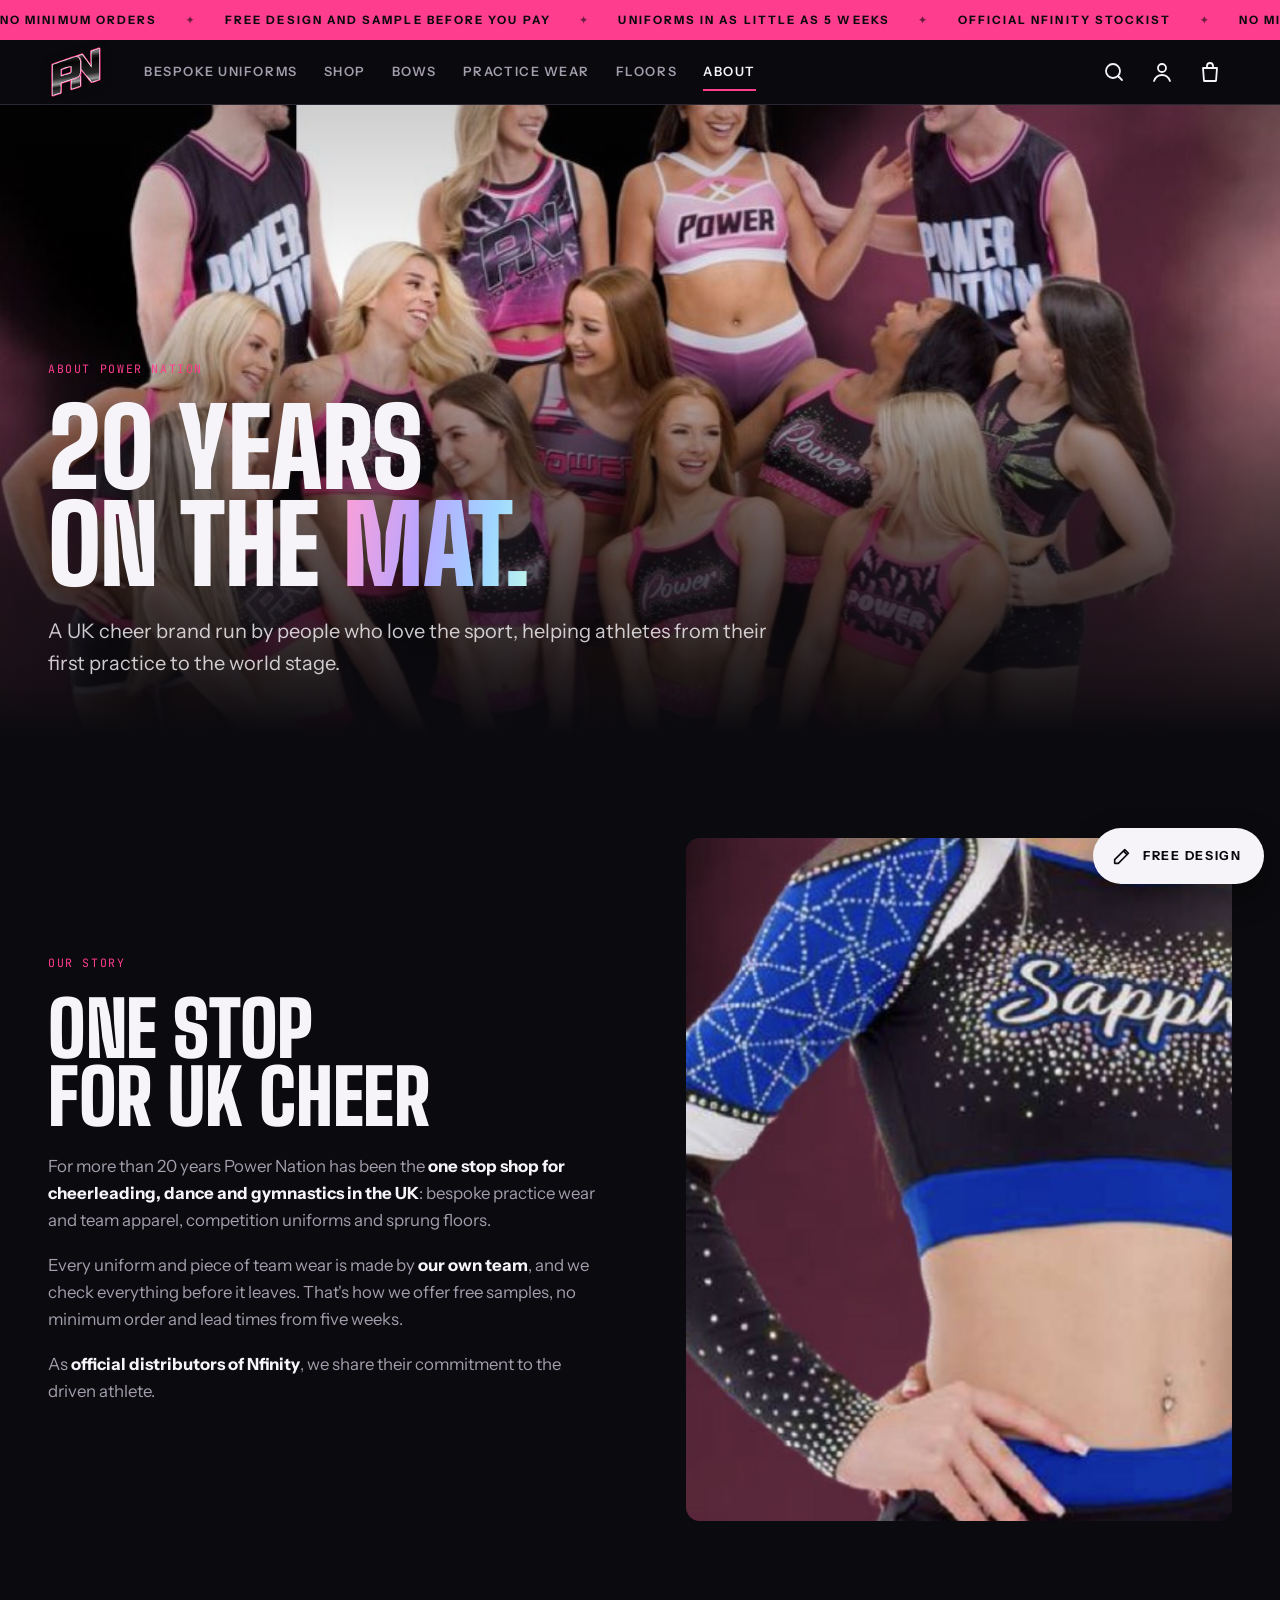
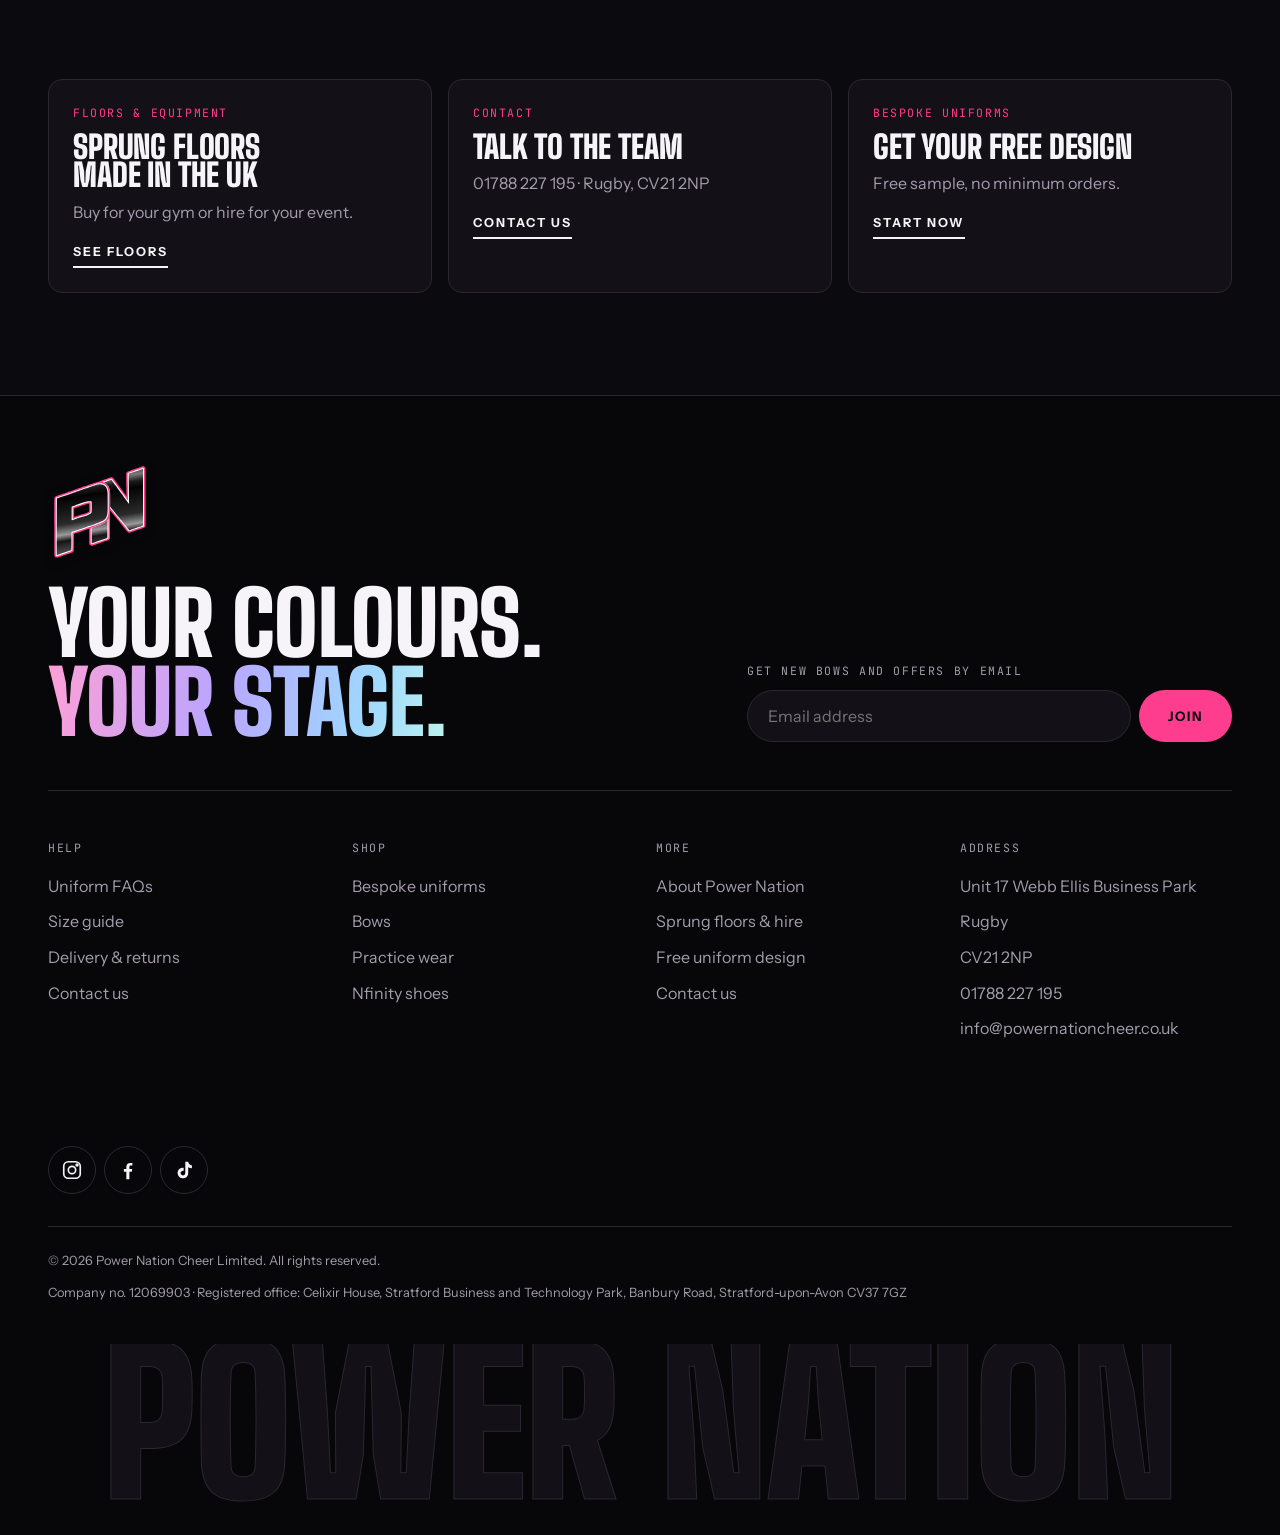
==== about.html @ 598437c2 "Own pages for free design, FAQs, sizes, floors, contact, delivery; seamless marquee; nav underline; " ====
<!doctype html>
<html lang="en-GB">
<head>
  <meta charset="utf-8">
  <meta name="viewport" content="width=device-width, initial-scale=1, viewport-fit=cover">
  <title>About Power Nation | UK Cheer Uniforms, Floors &amp; Floor Hire</title>
  <meta name="description" content="Power Nation has made cheer, dance and gymnastics kit in the UK for over 20 years. Bespoke uniforms, team wear, sprung floors and floor hire. Based in Rugby.">
  <meta name="robots" content="index, follow, max-image-preview:large">
  <link rel="canonical" href="https://powernation-zeta.vercel.app/about.html">
  <meta property="og:type" content="website">
  <meta property="og:site_name" content="Power Nation Cheer">
  <meta property="og:locale" content="en_GB">
  <meta property="og:title" content="About Power Nation | UK Cheer Uniforms, Floors &amp; Floor Hire">
  <meta property="og:description" content="Power Nation has made cheer, dance and gymnastics kit in the UK for over 20 years. Bespoke uniforms, team wear, sprung floors and floor hire. Based in Rugby.">
  <meta property="og:url" content="https://powernation-zeta.vercel.app/about.html">
  <meta property="og:image" content="https://powernation-zeta.vercel.app/images/brand/og-image.jpg">
  <meta property="og:image:width" content="1200">
  <meta property="og:image:height" content="630">
  <meta property="og:image:alt" content="Power Nation: bespoke cheer uniforms. Free design, free sample, no minimum orders.">
  <meta name="twitter:card" content="summary_large_image">
  <meta name="twitter:title" content="About Power Nation | UK Cheer Uniforms, Floors &amp; Floor Hire">
  <meta name="twitter:description" content="Power Nation has made cheer, dance and gymnastics kit in the UK for over 20 years. Bespoke uniforms, team wear, sprung floors and floor hire. Based in Rugby.">
  <meta name="twitter:image" content="https://powernation-zeta.vercel.app/images/brand/og-image.jpg">
  <meta name="theme-color" content="#0b0a0e">
  <link rel="icon" href="favicon.ico" sizes="32x32">
  <link rel="icon" href="images/brand/favicon.svg" type="image/svg+xml">
  <link rel="apple-touch-icon" href="images/brand/apple-touch-icon.png">
  <link rel="manifest" href="site.webmanifest">
  <link rel="preconnect" href="https://fonts.googleapis.com">
  <link rel="preconnect" href="https://fonts.gstatic.com" crossorigin>
  <link rel="stylesheet" href="https://fonts.googleapis.com/css2?family=Big+Shoulders+Display:wght@700;800;900&family=Instrument+Sans:wght@400;500;600;700&family=JetBrains+Mono:wght@400;500&display=swap">
  <link rel="stylesheet" href="assets/css/styles.css">
</head>
<body data-page="about">
  <div data-include="header"></div>

  <main id="main">
    <section class="hero hero--short" aria-labelledby="a-title">
      <div class="media" style="--tint:#6c2fb5" data-note="Your team at HQ: staff group photo in the Rugby unit, or the production floor with uniforms on rails" data-size="2400×1400 landscape">
        <img src="images/team/about-hero.jpg" alt="The Power Nation team at their Rugby headquarters" fetchpriority="high">
      </div>
      <div class="wrap hero__content">
        <span class="label label--pink">About Power Nation</span>
        <h1 id="a-title">20 years<br>on the <span class="ab-text">mat.</span></h1>
        <p class="lede">A UK cheer brand run by people who love the sport, helping athletes from their first practice to the world stage.</p>
      </div>
    </section>

    <section class="section">
      <div class="wrap split">
        <div class="split__copy">
          <span class="label label--pink">Our story</span>
          <h2>One stop for UK cheer</h2>
          <div class="prose">
            <p>For more than 20 years Power Nation has been the <strong>one stop shop for cheerleading, dance and gymnastics in the UK</strong>: bespoke practice wear and team apparel, competition uniforms and sprung floors.</p>
            <p>Every uniform and piece of team wear is made by <strong>our own team</strong>, and we check everything before it leaves. That's how we offer free samples, no minimum order and lead times from five weeks.</p>
            <p>As <strong>official distributors of Nfinity</strong>, we share their commitment to the driven athlete.</p>
          </div>
        </div>
        <div class="media" style="--tint:#ff3d8e;aspect-ratio:4/5;border-radius:var(--radius)" data-note="Production: hands applying rhinestones, or a sewing machinist finishing a uniform" data-size="1600×2000 portrait"><img src="images/team/about-production.jpg" alt="Rhinestones being applied to a uniform by hand" loading="lazy"></div>
      </div>
    </section>


    <section class="section section--flush-top">
      <div class="wrap link-cards">
        <a class="link-card" href="floors.html"><span class="label label--pink">Floors &amp; equipment</span><h2 class="h-small">Sprung floors made in the UK</h2><p>Buy for your gym or hire for your event.</p><span class="link-u">See floors</span></a>
        <a class="link-card" href="contact.html"><span class="label label--pink">Contact</span><h2 class="h-small">Talk to the team</h2><p>01788 227 195 · Rugby, CV21 2NP</p><span class="link-u">Contact us</span></a>
        <a class="link-card" href="design.html"><span class="label label--pink">Bespoke uniforms</span><h2 class="h-small">Get your free design</h2><p>Free sample, no minimum orders.</p><span class="link-u">Start now</span></a>
      </div>
    </section>
  </main>

  <div data-include="footer"></div>
  <script src="assets/js/logo.js"></script>
  <script src="assets/js/products.js"></script>
  <script src="assets/js/main.js"></script>
</body>
</html>
---- assets/css/styles.css ----
/* =========================================================
   POWER NATION — site styles
   Concept: the competition floor after dark. Black arena,
   stage-light pools, one burst of AB-rhinestone shimmer.
   ========================================================= */

:root {
  /* colour */
  --ink: #0b0a0e;        /* page ground: violet-biased black */
  --ink-2: #131117;      /* surfaces */
  --ink-3: #1d1a23;      /* raised surfaces / placeholders */
  --line: #2b2732;       /* hairlines */
  --chalk: #f6f4f8;      /* primary text */
  --mute: #a39dac;       /* secondary text */
  --pink: #ff3d8e;       /* Power pink: the one accent */
  --pink-deep: #c81f68;
  --glass: rgba(236, 234, 240, 0.88); /* light pill buttons over imagery */
  --ab: linear-gradient(100deg, #ff9fd6 0%, #b9a6ff 22%, #9fd7ff 40%, #c9ffe6 56%, #fff0a8 72%, #ffb1c8 88%, #ff9fd6 100%);

  /* type */
  --f-display: "Big Shoulders Display", "Arial Narrow", Impact, sans-serif;
  --f-body: "Instrument Sans", "Helvetica Neue", Arial, system-ui, sans-serif;
  --f-mono: "JetBrains Mono", ui-monospace, "SFMono-Regular", Menlo, monospace;

  --t-hero: clamp(3.4rem, 12vw, 9.5rem);
  --t-h2: clamp(2.4rem, 6.4vw, 4.75rem);
  --t-h3: clamp(1.5rem, 2.6vw, 2rem);
  --t-body: 1rem;
  --t-small: 0.875rem;
  --t-label: 0.72rem;

  /* layout */
  --gutter: clamp(16px, 4vw, 48px);
  --max: 1360px;
  --radius: 14px;
  --radius-pill: 999px;
  --header-h: 64px;

  color-scheme: dark;
}

*, *::before, *::after { box-sizing: border-box; }
html { -webkit-text-size-adjust: 100%; scroll-behavior: smooth; overflow-x: clip; }
@media (prefers-reduced-motion: reduce) {
  html { scroll-behavior: auto; }
  *, *::before, *::after { animation-duration: 0.01ms !important; animation-iteration-count: 1 !important; transition-duration: 0.01ms !important; }
}
body {
  margin: 0;
  background: var(--ink);
  color: var(--chalk);
  font-family: var(--f-body);
  font-size: var(--t-body);
  line-height: 1.6;
  -webkit-font-smoothing: antialiased;
}
img, video { max-width: 100%; display: block; }
a { color: inherit; }
button { font: inherit; color: inherit; }
[hidden] { display: none !important; }
:focus-visible { outline: 2px solid var(--pink); outline-offset: 3px; border-radius: 4px; }
.sr-only { position: absolute; width: 1px; height: 1px; padding: 0; margin: -1px; overflow: hidden; clip: rect(0 0 0 0); white-space: nowrap; border: 0; }
.skip { position: absolute; left: 8px; top: -60px; background: var(--pink); color: var(--ink); padding: 10px 16px; border-radius: 8px; z-index: 100; font-weight: 600; }
.skip:focus { top: 8px; }

/* ---------- type ---------- */
.display, h1, h2, h3 {
  font-family: var(--f-display);
  font-weight: 900;
  text-transform: uppercase;
  letter-spacing: -0.005em;
  line-height: 0.9;
  margin: 0;
  text-wrap: balance;
}
h1 { font-size: var(--t-hero); }
h2 { font-size: var(--t-h2); }
h3 { font-size: var(--t-h3); line-height: 1; }
p { margin: 0; text-wrap: pretty; }
.lede { font-size: clamp(1.05rem, 1.6vw, 1.25rem); color: var(--mute); max-width: 56ch; }
.label {
  font-family: var(--f-mono);
  font-size: var(--t-label);
  letter-spacing: 0.14em;
  text-transform: uppercase;
  color: var(--mute);
}
.label--pink { color: var(--pink); }
.ab-text {
  background: var(--ab);
  background-size: 200% 100%;
  -webkit-background-clip: text;
  background-clip: text;
  color: transparent;
  animation: shimmer 7s linear infinite;
}
@keyframes shimmer { to { background-position: -200% 0; } }

/* ---------- layout ---------- */
.wrap { width: 100%; max-width: var(--max); margin-inline: auto; padding-inline: var(--gutter); }
.section { padding-block: clamp(56px, 8vw, 104px); }
.section--tight { padding-block: clamp(40px, 6vw, 72px); }
.section-head { display: flex; align-items: end; justify-content: space-between; gap: 16px 24px; flex-wrap: wrap; margin-bottom: clamp(24px, 4vw, 40px); }
.section-head > div { display: grid; gap: 12px; min-width: 0; }
.stack { display: grid; gap: 16px; }
.rule { border: 0; border-top: 1px solid var(--line); margin: 0; }

/* ---------- buttons ---------- */
.btn {
  display: inline-flex; align-items: center; justify-content: center; gap: 10px;
  min-height: 52px; padding: 0 28px;
  border-radius: var(--radius-pill);
  border: 1px solid transparent;
  font-family: var(--f-body); font-weight: 700; font-size: 0.82rem;
  letter-spacing: 0.16em; text-transform: uppercase; text-decoration: none;
  cursor: pointer; transition: transform 0.15s ease, background-color 0.2s ease, color 0.2s ease, border-color 0.2s ease;
  white-space: nowrap;
}
.btn:active { transform: scale(0.98); }
.btn--pink { background: var(--pink); color: var(--ink); }
.btn--pink:hover { background: #ff5a9f; }
.btn--glass { background: var(--glass); color: var(--ink); backdrop-filter: blur(8px); }
.btn--glass:hover { background: var(--chalk); }
.btn--line { border-color: rgba(246, 244, 248, 0.4); color: var(--chalk); background: transparent; }
.btn--line:hover { border-color: var(--chalk); background: rgba(246, 244, 248, 0.06); }
.btn--block { width: 100%; }
.btn-row { display: flex; flex-wrap: wrap; gap: 12px; }
.link-u {
  font-weight: 700; font-size: 0.78rem; letter-spacing: 0.16em; text-transform: uppercase;
  text-decoration: none; border-bottom: 2px solid currentColor; padding-bottom: 4px; white-space: nowrap;
}
.link-u:hover { color: var(--pink); }

/* ---------- announcement + header ---------- */
.announce {
  background: var(--pink); color: var(--ink);
  font-weight: 700; font-size: 0.72rem; letter-spacing: 0.18em; text-transform: uppercase;
  text-align: center; padding: 11px var(--gutter);
  overflow: hidden; white-space: nowrap;
}
@keyframes ticker { to { transform: translateX(-50%); } }

.header {
  position: sticky; top: env(safe-area-inset-top, 0px); z-index: 40;
  background: rgba(11, 10, 14, 0.86);
  backdrop-filter: saturate(140%) blur(14px);
  -webkit-backdrop-filter: saturate(140%) blur(14px);
  border-bottom: 1px solid var(--line);
}
.header__inner { display: grid; grid-template-columns: 1fr auto 1fr; align-items: center; height: var(--header-h); gap: 4px; }
@media (max-width: 480px) {
  .header__inner .icon-btn { width: 40px; height: 40px; }
  .header__left, .header__right { gap: 0; }
  .header .logo__word { font-size: 1.35rem; }
}
.header__left, .header__right { display: flex; align-items: center; gap: 4px; }
.header__right { justify-content: flex-end; }
.icon-btn {
  display: inline-grid; place-items: center; width: 44px; height: 44px; border-radius: 50%;
  background: none; border: 0; cursor: pointer; position: relative; text-decoration: none;
}
.icon-btn:hover { background: var(--ink-3); }
.icon-btn svg { width: 24px; height: 24px; }
.bag-count {
  position: absolute; top: 4px; right: 2px; min-width: 18px; height: 18px; padding: 0 5px;
  border-radius: 9px; background: var(--pink); color: var(--ink);
  font-size: 0.68rem; font-weight: 800; line-height: 18px; text-align: center;
}
.logo { display: inline-flex; align-items: center; gap: 10px; text-decoration: none; }
.logo img { height: 34px; width: auto; }
.logo__word { font-family: var(--f-display); font-weight: 900; font-size: 1.7rem; letter-spacing: 0.04em; line-height: 1; text-transform: uppercase; }
.logo__word b { color: var(--pink); font-weight: 900; }
.nav-desktop { display: none; gap: 26px; }
.nav-desktop a { text-decoration: none; font-size: 0.8rem; font-weight: 600; letter-spacing: 0.12em; text-transform: uppercase; color: var(--mute); padding-block: 8px; }
.nav-desktop a:hover, .nav-desktop a[aria-current="page"] { color: var(--chalk); }
.nav-desktop a[aria-current="page"] { box-shadow: inset 0 -2px 0 var(--pink); }
@media (min-width: 1080px) {
  .header__inner { grid-template-columns: auto 1fr auto; gap: 40px; }
  .header__left .menu-btn { display: none; }
  .nav-desktop { display: flex; }
  .header__center { order: -1; }
}

/* ---------- drawers (menu + bag) ---------- */
.scrim { position: fixed; inset: 0; background: rgba(0, 0, 0, 0.6); z-index: 60; opacity: 0; pointer-events: none; transition: opacity 0.25s ease; }
.scrim.is-open { opacity: 1; pointer-events: auto; }
.drawer {
  position: fixed; top: 0; bottom: 0; z-index: 70; width: min(440px, 100%);
  background: var(--ink-2); display: flex; flex-direction: column;
  padding-top: env(safe-area-inset-top, 0px); padding-bottom: env(safe-area-inset-bottom, 0px);
  transition: transform 0.3s cubic-bezier(0.2, 0.8, 0.2, 1);
  visibility: hidden;
}
.drawer.is-open { transform: translateX(0); visibility: visible; }
.drawer--left { left: 0; transform: translateX(-100%); border-right: 1px solid var(--line); }
.drawer--right { right: 0; transform: translateX(100%); border-left: 1px solid var(--line); }
.drawer__head { display: flex; align-items: center; justify-content: space-between; padding: 12px 16px 12px 24px; border-bottom: 1px solid var(--line); }
.drawer__head h2 { font-size: 1.8rem; }
.drawer__body { flex: 1; overflow-y: auto; padding: 24px; }
.drawer__foot { padding: 20px 24px; border-top: 1px solid var(--line); display: grid; gap: 14px; }
.menu-list { list-style: none; margin: 0; padding: 0; display: grid; }
.menu-list a { display: flex; justify-content: space-between; align-items: center; padding: 14px 0; border-bottom: 1px solid var(--line); text-decoration: none; font-family: var(--f-display); font-weight: 800; font-size: 2rem; text-transform: uppercase; line-height: 1; }
.menu-list a span { font-family: var(--f-mono); font-size: var(--t-label); color: var(--pink); letter-spacing: 0.1em; }
.menu-list a:hover { color: var(--pink); }
.menu-contact { margin-top: 28px; display: grid; gap: 6px; color: var(--mute); font-size: var(--t-small); }

/* bag */
.ship-meter { display: grid; gap: 8px; font-size: var(--t-small); }
.ship-meter__bar { height: 6px; border-radius: 3px; background: var(--ink-3); overflow: hidden; }
.ship-meter__fill { height: 100%; background: var(--pink); width: 0; transition: width 0.4s ease; }
.bag-items { list-style: none; margin: 20px 0 0; padding: 0; display: grid; gap: 18px; }
.bag-item { display: grid; grid-template-columns: 76px 1fr auto; gap: 14px; align-items: start; }
.bag-item .media { aspect-ratio: 4 / 5; border-radius: 10px; }
.bag-item__name { font-weight: 700; font-size: 0.95rem; line-height: 1.3; }
.bag-item__meta { color: var(--mute); font-size: 0.8rem; }
.qty { display: inline-flex; align-items: center; border: 1px solid var(--line); border-radius: var(--radius-pill); margin-top: 8px; }
.qty button { width: 40px; height: 40px; background: none; border: 0; cursor: pointer; font-size: 1rem; }
.qty span { min-width: 22px; text-align: center; font-size: 0.85rem; font-variant-numeric: tabular-nums; }
.bag-item__price { font-weight: 700; font-variant-numeric: tabular-nums; }
.bag-empty { text-align: center; padding: 40px 0; display: grid; gap: 18px; justify-items: center; color: var(--mute); }
.bag-total { display: flex; justify-content: space-between; font-weight: 700; font-size: 1.05rem; font-variant-numeric: tabular-nums; }
.bag-upsell { margin-top: 28px; padding: 18px; border-radius: var(--radius); background: var(--ink-3); display: grid; gap: 10px; }

/* ---------- media placeholders ---------- */
/* Every image sits in .media. If the file is missing, the labelled
   placeholder underneath shows instead. Drop files into /images using
   the path shown on each placeholder and they appear automatically. */
.media {
  position: relative; overflow: hidden; background-color: var(--ink-3);
  max-width: 100%;
  --tint: #2a2531;
}
.media > img, .media > video { position: absolute; inset: 0; width: 100%; height: 100%; object-fit: cover; }
.media.is-missing > img, .media.is-missing > video { display: none; }
.media__ph {
  position: absolute; inset: 0; display: none; padding: 14px;
  align-content: end; gap: 4px;
  background:
    radial-gradient(120% 80% at 30% 10%, color-mix(in srgb, var(--tint) 70%, transparent), transparent 70%),
    repeating-linear-gradient(135deg, rgba(255, 255, 255, 0.025) 0 2px, transparent 2px 12px),
    var(--ink-3);
}
.media.is-missing .media__ph { display: grid; }
.media__ph b { font-family: var(--f-mono); font-size: 0.66rem; font-weight: 500; letter-spacing: 0.08em; color: var(--pink); text-transform: uppercase; }
.media__ph span { font-size: 0.78rem; line-height: 1.35; color: rgba(246, 244, 248, 0.72); max-width: 34ch; }
.media__ph i { font-style: normal; font-family: var(--f-mono); font-size: 0.62rem; color: rgba(246, 244, 248, 0.45); }
.media--light .media__ph b { color: var(--ink); }
.media--light .media__ph span, .media--light .media__ph i { color: rgba(11, 10, 14, 0.7); }
.media--hide-ph .media__ph span, .media--hide-ph .media__ph i { display: none; }

/* ---------- hero ---------- */
.hero { position: relative; min-height: min(88svh, 860px); display: grid; align-items: end; isolation: isolate; }
.hero > .media { position: absolute; inset: 0; z-index: -2; }
.hero::after {
  content: ""; position: absolute; inset: 0; z-index: -1;
  background:
    linear-gradient(180deg, rgba(11, 10, 14, 0.2) 0%, rgba(11, 10, 14, 0) 30%, rgba(11, 10, 14, 0.55) 62%, var(--ink) 100%);
}
.hero .media__ph { align-content: start; padding-top: 24px; }
.hero__content { display: grid; gap: 22px; padding-block: 140px 56px; }
.hero__content h1 { max-width: 12ch; }
.hero__content .lede { color: rgba(246, 244, 248, 0.82); }
.hero--short { min-height: min(70svh, 640px); }
.hero--short h1 { font-size: clamp(3rem, 8.4vw, 6.75rem); max-width: 14ch; }

/* proof strip */
.proof { border-block: 1px solid var(--line); background: var(--ink-2); }
.proof__list { list-style: none; margin-block: 0; padding-block: 0; display: grid; grid-template-columns: repeat(2, 1fr); }
.proof__list li:first-child { padding-left: 0; }
@media (max-width: 899px) { .proof__list li:nth-child(odd) { padding-left: 0; } }
.proof__list li { padding: 22px 16px; display: grid; gap: 4px; border-right: 1px solid var(--line); border-bottom: 1px solid var(--line); }
.proof__list li:nth-child(2n) { border-right: 0; }
.proof__list strong { font-family: var(--f-display); font-weight: 900; font-size: clamp(1.8rem, 3.4vw, 2.6rem); line-height: 1; text-transform: uppercase; }
.proof__list span { color: var(--mute); font-size: 0.82rem; line-height: 1.35; }
@media (min-width: 900px) {
  .proof__list { grid-template-columns: repeat(5, 1fr); }
  .proof__list li { border-bottom: 0; padding: 28px 24px; }
  .proof__list li:nth-child(2n) { border-right: 1px solid var(--line); }
  .proof__list li:last-child { border-right: 0; }
}
@media (max-width: 899px) { .proof__list li:last-child { grid-column: 1 / -1; border-right: 0; border-bottom: 0; } }

/* ---------- toggle (segmented) ---------- */
.seg { display: inline-flex; padding: 5px; border: 1.5px solid var(--chalk); border-radius: var(--radius-pill); gap: 4px; }
.seg button {
  border: 0; background: none; cursor: pointer; border-radius: var(--radius-pill);
  padding: 10px 22px; font-weight: 800; font-size: 0.82rem; letter-spacing: 0.08em; text-transform: uppercase;
}
.seg button[aria-pressed="true"] { background: var(--chalk); color: var(--ink); }

/* ---------- rails (horizontal carousels) ---------- */
.rail-wrap { position: relative; }
.rail {
  display: grid; grid-auto-flow: column; grid-auto-columns: 74%; gap: 16px;
  overflow-x: auto; scroll-snap-type: x mandatory; overscroll-behavior-x: contain;
  --rail-pad: max(var(--gutter), calc((100% - var(--max)) / 2 + var(--gutter)));
  padding-inline: var(--rail-pad); scroll-padding-inline: var(--rail-pad);
  scrollbar-width: none;
}
.rail::-webkit-scrollbar { display: none; }
.rail > * { scroll-snap-align: start; min-width: 0; }
@media (min-width: 640px) { .rail { grid-auto-columns: 42%; } }
@media (min-width: 1000px) { .rail { grid-auto-columns: calc((100% - 2 * var(--gutter) - 48px) / 4); gap: 16px; } }
.rail-btns { display: none; gap: 8px; }
@media (min-width: 1000px) { .rail-btns { display: flex; } }
.rail-btn { width: 48px; height: 48px; border-radius: 50%; border: 1px solid var(--line); background: var(--ink-2); cursor: pointer; display: grid; place-items: center; }
.rail-btn:hover { border-color: var(--chalk); }
.rail-btn svg { width: 20px; height: 20px; }

/* ---------- product card ---------- */
.card { display: grid; gap: 10px; text-decoration: none; position: relative; }
.card .media { aspect-ratio: 4 / 5; border-radius: var(--radius); }
.card .media > img { transition: transform 0.6s ease; }
.card:hover .media > img { transform: scale(1.04); }
.card__badge {
  position: absolute; left: 12px; bottom: 12px; z-index: 2;
  background: var(--chalk); color: var(--ink); border-radius: 6px;
  font-size: 0.66rem; font-weight: 700; letter-spacing: 0.16em; text-transform: uppercase; padding: 6px 10px;
}
.card__badge--pink { background: var(--pink); }
.card__fab {
  position: absolute; z-index: 2; width: 44px; height: 44px; border-radius: 50%;
  background: var(--chalk); color: var(--ink); border: 0; cursor: pointer;
  display: grid; place-items: center; box-shadow: 0 4px 14px rgba(0, 0, 0, 0.25);
}
.card__fab svg { width: 20px; height: 20px; }
.card__fab--add { right: 12px; bottom: 12px; }
.card__fab--fav { right: 12px; top: 12px; }
.card__fab--fav[aria-pressed="true"] { color: var(--pink); }
.card__fab--fav[aria-pressed="true"] svg { fill: currentColor; }
.card__fab:hover { background: var(--pink); color: var(--ink); }
.swatches { display: flex; gap: 6px; flex-wrap: wrap; }
.swatch { width: 22px; height: 22px; border-radius: 5px; border: 1px solid rgba(255, 255, 255, 0.18); background: var(--c, #555); }
.swatch--more { width: auto; padding: 0 6px; font-size: 0.7rem; line-height: 20px; color: var(--mute); background: none; }
a.card__name { text-decoration: none; }
a.card__name:hover { color: var(--pink); }
.card__name { font-family: var(--f-display); font-weight: 800; font-size: 1.35rem; line-height: 1; text-transform: uppercase; letter-spacing: 0.01em; }
.card__sub { color: var(--mute); font-size: 0.86rem; line-height: 1.4; }
.card__price { font-weight: 700; font-variant-numeric: tabular-nums; letter-spacing: 0.02em; }
.card__price s { color: var(--mute); font-weight: 400; margin-left: 6px; }

/* tiles (category / colour) */
.tile { display: grid; gap: 12px; text-decoration: none; text-align: center; }
.tile .media { aspect-ratio: 4 / 5; border-radius: var(--radius); }
.tile__name { font-family: var(--f-display); font-weight: 900; font-size: 1.6rem; text-transform: uppercase; line-height: 1; }
.tile__sub { color: var(--mute); font-size: 0.9rem; margin-top: -4px; }
.tile:hover .tile__name { color: var(--pink); }
.tile--colour .media { aspect-ratio: 3 / 4; }
.tile--colour .media::after {
  content: ""; position: absolute; left: 12px; top: 12px; width: 26px; height: 26px; border-radius: 50%;
  background: var(--c); border: 2px solid rgba(255, 255, 255, 0.8); z-index: 2;
}

/* ---------- feature band (full-bleed image with copy) ---------- */
.band { position: relative; min-height: min(92svh, 900px); display: grid; align-items: end; isolation: isolate; }
.band > .media { position: absolute; inset: 0; z-index: -2; }
.band::after { content: ""; position: absolute; inset: 0; z-index: -1; background: linear-gradient(180deg, transparent 35%, rgba(11, 10, 14, 0.88) 100%); }
.band .media__ph { align-content: start; padding-top: 24px; }
.band__content { display: grid; gap: 18px; padding-block: 56px; justify-items: end; text-align: right; }
.band__content--left { justify-items: start; text-align: left; }
.band__content p { max-width: 46ch; color: rgba(246, 244, 248, 0.85); font-size: 1.1rem; }

/* ---------- bespoke split ---------- */
.split { display: grid; gap: clamp(32px, 5vw, 72px); align-items: center; }
@media (min-width: 960px) { .split { grid-template-columns: 1.05fr 1fr; } .split--rev > :first-child { order: 2; } }
.split .media { aspect-ratio: 4 / 5; border-radius: var(--radius); }
.split__copy { display: grid; gap: 22px; min-width: 0; }

.steps { list-style: none; margin: 0; padding: 0; display: grid; gap: 0; counter-reset: step; }
.steps li { display: grid; grid-template-columns: 56px 1fr; gap: 16px; padding: 18px 0; border-top: 1px solid var(--line); counter-increment: step; }
.steps li:last-child { border-bottom: 1px solid var(--line); }
.steps li::before { content: counter(step, decimal-leading-zero); font-family: var(--f-display); font-weight: 900; font-size: 2rem; line-height: 1; color: var(--pink); }
.steps strong { display: block; font-size: 1.05rem; margin-bottom: 2px; }
.steps span { color: var(--mute); font-size: 0.94rem; }
.steps em { font-style: normal; font-family: var(--f-mono); font-size: 0.7rem; letter-spacing: 0.1em; text-transform: uppercase; color: var(--chalk); background: var(--ink-3); padding: 2px 8px; border-radius: 4px; margin-left: 6px; white-space: nowrap; }

/* ---------- tiers ---------- */
.tiers { display: grid; gap: 16px; }
@media (min-width: 960px) { .tiers { grid-template-columns: repeat(3, 1fr); align-items: stretch; } }
.tier { position: relative; border: 1px solid var(--line); border-radius: var(--radius); background: var(--ink-2); display: grid; grid-template-rows: auto auto 1fr auto; overflow: hidden; }
.tier .media { aspect-ratio: 16 / 10; }
.tier__head { padding: 24px 24px 8px; display: grid; gap: 8px; }
.tier__price { font-family: var(--f-display); font-weight: 900; font-size: 3rem; line-height: 1; }
.tier__price small { font-family: var(--f-body); font-size: 0.85rem; font-weight: 500; color: var(--mute); margin-left: 4px; }
.tier ul { list-style: none; margin: 0; padding: 12px 24px 24px; display: grid; gap: 10px; align-content: start; font-size: 0.94rem; }
.tier li { display: grid; grid-template-columns: 18px 1fr; gap: 10px; color: var(--mute); }
.tier li::before { content: ""; width: 14px; height: 14px; margin-top: 5px; border-radius: 50%; border: 2px solid var(--pink); }
.tier li b { color: var(--chalk); font-weight: 600; }
.tier__foot { padding: 0 24px 24px; }
.tier--hot { border-color: var(--pink); box-shadow: 0 0 0 1px var(--pink), 0 30px 80px -30px rgba(255, 61, 142, 0.45); }
.tier__flag { position: absolute; top: 14px; left: 14px; z-index: 2; justify-self: start; background: var(--pink); color: var(--ink); font-weight: 800; font-size: 0.68rem; letter-spacing: 0.16em; text-transform: uppercase; padding: 5px 10px; border-radius: 6px; }

/* ---------- upgrades menu ---------- */
.upgrades { display: grid; gap: 1px; background: var(--line); border: 1px solid var(--line); border-radius: var(--radius); overflow: hidden; }
@media (min-width: 720px) { .upgrades { grid-template-columns: repeat(2, 1fr); } }
@media (min-width: 1100px) { .upgrades { grid-template-columns: repeat(3, 1fr); } }
.upgrade { background: var(--ink-2); padding: 22px; display: grid; grid-template-columns: 84px 1fr; gap: 16px; align-items: start; }
.upgrade .media { aspect-ratio: 1; border-radius: 10px; }
.upgrade h3 { font-size: 1.35rem; margin-bottom: 6px; }
.upgrade p { color: var(--mute); font-size: 0.9rem; line-height: 1.5; }
.upgrade .label { display: block; margin-top: 8px; color: var(--chalk); }

/* ---------- offer stack ---------- */
.offer { border-radius: calc(var(--radius) + 6px); padding: clamp(24px, 4vw, 56px); background: radial-gradient(90% 120% at 100% 0%, rgba(255, 61, 142, 0.22), transparent 60%), var(--ink-2); border: 1px solid var(--line); display: grid; gap: 28px; }
@media (min-width: 1000px) { .offer { grid-template-columns: 1fr 1.1fr; align-items: start; gap: 56px; } }
.offer__list { list-style: none; margin: 0; padding: 0; display: grid; }
.offer__list li { display: grid; grid-template-columns: 1fr auto; gap: 4px 16px; padding: 16px 0; border-bottom: 1px dashed var(--line); }
.offer__list li:first-child { border-top: 1px dashed var(--line); }
.offer__list b { font-weight: 700; }
.offer__list span { color: var(--mute); font-size: 0.88rem; grid-column: 1; }
.offer__list em { font-style: normal; font-family: var(--f-mono); font-size: 0.78rem; color: var(--mute); grid-row: 1; grid-column: 2; text-align: right; font-variant-numeric: tabular-nums; }
.offer__list .free { color: var(--pink); font-weight: 500; }
.offer__list s { color: var(--mute); opacity: 0.7; margin-right: 6px; }
.offer__total { display: flex; justify-content: space-between; align-items: baseline; padding-top: 16px; gap: 16px; flex-wrap: wrap; }
.offer__total strong { font-family: var(--f-display); font-size: 2.4rem; font-weight: 900; line-height: 1; }
.guarantee { display: grid; grid-template-columns: 64px 1fr; gap: 16px; align-items: center; padding: 18px; border-radius: var(--radius); border: 1px solid rgba(255, 61, 142, 0.4); background: rgba(255, 61, 142, 0.06); }
.guarantee svg { width: 64px; height: 64px; color: var(--pink); }
.guarantee strong { display: block; font-family: var(--f-display); font-weight: 900; font-size: 1.5rem; text-transform: uppercase; line-height: 1; margin-bottom: 4px; }
.guarantee p { color: var(--mute); font-size: 0.9rem; }

/* ---------- quotes / teams ---------- */
.quotes { display: grid; gap: 16px; }
@media (min-width: 900px) { .quotes { grid-template-columns: repeat(3, 1fr); } }
.quote { margin: 0; border: 1px solid var(--line); border-radius: var(--radius); padding: 24px; display: grid; gap: 18px; align-content: space-between; background: var(--ink-2); }
.quote blockquote { margin: 0; font-size: 1.08rem; line-height: 1.5; }
.quote blockquote.is-placeholder { color: var(--mute); font-style: italic; }
.quote figcaption { display: grid; grid-template-columns: 48px 1fr; gap: 12px; align-items: center; font-size: 0.88rem; }
.quote figcaption .media { width: 48px; height: 48px; border-radius: 50%; }
.quote figcaption .media .media__ph { padding: 0; }
.quote figcaption strong { display: block; }
.quote figcaption span { color: var(--mute); }
.logos { display: grid; grid-template-columns: repeat(3, 1fr); gap: 1px; background: var(--line); border: 1px solid var(--line); border-radius: var(--radius); overflow: hidden; }
@media (min-width: 900px) { .logos { grid-template-columns: repeat(6, 1fr); } }
.logos .media { aspect-ratio: 3 / 2; background: var(--ink-2); }
.logos .media__ph { background: var(--ink-2); align-content: center; justify-items: center; text-align: center; }

/* ---------- gallery grid ---------- */
.gallery { display: grid; gap: 8px; grid-template-columns: repeat(2, 1fr); }
.gallery .media { border-radius: 10px; aspect-ratio: 1; }
.gallery .media:nth-child(1) { grid-column: span 2; aspect-ratio: 2 / 1; }
@media (min-width: 900px) {
  .gallery { grid-template-columns: repeat(4, 1fr); grid-auto-rows: 1fr; }
  .gallery .media:nth-child(1) { grid-column: span 2; grid-row: span 2; aspect-ratio: auto; }
}

/* ---------- accordion / FAQ ---------- */
.acc { border-top: 1px solid var(--line); }
.acc details { border-bottom: 1px solid var(--line); }
.acc summary { list-style: none; cursor: pointer; display: flex; justify-content: space-between; align-items: center; gap: 16px; padding: 22px 0; font-size: 1.1rem; font-weight: 600; }
.acc summary::-webkit-details-marker { display: none; }
.acc summary::after { content: ""; width: 18px; height: 18px; flex: none; background: linear-gradient(currentColor, currentColor) center / 100% 2px no-repeat, linear-gradient(currentColor, currentColor) center / 2px 100% no-repeat; transition: transform 0.2s ease; }
.acc details[open] summary::after { transform: rotate(45deg); }
.acc .acc__body { padding: 0 0 22px; color: var(--mute); max-width: 70ch; display: grid; gap: 10px; }
.acc .acc__body a { color: var(--chalk); }

/* ---------- forms ---------- */
.form { display: grid; gap: 14px; }
.form__row { display: grid; gap: 14px; }
@media (min-width: 640px) { .form__row--2 { grid-template-columns: 1fr 1fr; } }
.field { display: grid; gap: 6px; min-width: 0; }
.field label, .field legend { font-size: 0.78rem; font-weight: 600; letter-spacing: 0.1em; text-transform: uppercase; color: var(--mute); padding: 0; }
.field input, .field select, .field textarea {
  width: 100%; min-height: 50px; padding: 12px 16px; border-radius: 10px;
  border: 1px solid var(--line); background: var(--ink); color: var(--chalk); font: inherit;
}
.field textarea { min-height: 120px; resize: vertical; }
.field input:focus, .field select:focus, .field textarea:focus { outline: none; border-color: var(--pink); box-shadow: 0 0 0 3px rgba(255, 61, 142, 0.25); }
.field fieldset { border: 0; margin: 0; padding: 0; display: grid; gap: 8px; }
.chips { display: flex; flex-wrap: wrap; gap: 8px; }
.chip { position: relative; }
.chip input { position: absolute; opacity: 0; inset: 0; cursor: pointer; }
.chip span { display: inline-flex; align-items: center; gap: 8px; min-height: 40px; padding: 0 16px; border-radius: var(--radius-pill); border: 1px solid var(--line); font-size: 0.86rem; font-weight: 600; }
.chip input:checked + span { border-color: var(--pink); background: rgba(255, 61, 142, 0.12); }
.chip input:focus-visible + span { outline: 2px solid var(--pink); outline-offset: 2px; }
.form__note { font-size: 0.8rem; color: var(--mute); }
.form-success { border: 1px solid var(--pink); background: rgba(255, 61, 142, 0.08); border-radius: var(--radius); padding: 24px; display: grid; gap: 8px; }
.form-success h3 { font-size: 1.8rem; }

/* ---------- shop page ---------- */
.shop-top { padding-block: 40px 24px; display: grid; gap: 16px; }
.shop-layout { display: grid; gap: 28px; padding-bottom: 96px; }
@media (min-width: 1000px) { .shop-layout { grid-template-columns: 260px 1fr; gap: 48px; align-items: start; } }
.filters { display: grid; gap: 28px; }
@media (min-width: 1000px) { .filters { position: sticky; top: calc(var(--header-h) + 24px); } }
.filters h2 { font-size: 1.15rem; letter-spacing: 0.04em; margin-bottom: 12px; }
.filter-cats { list-style: none; margin: 0; padding: 0; display: flex; gap: 8px; flex-wrap: wrap; }
@media (min-width: 1000px) { .filter-cats { display: grid; gap: 2px; } }
.filter-cats button {
  background: none; border: 1px solid var(--line); border-radius: var(--radius-pill); cursor: pointer;
  padding: 9px 16px; font-size: 0.86rem; font-weight: 600; display: flex; justify-content: space-between; gap: 12px; width: 100%; text-align: left;
}
@media (min-width: 1000px) { .filter-cats button { border: 0; border-radius: 8px; padding: 10px 12px; } .filter-cats button:hover { background: var(--ink-2); } }
.filter-cats button[aria-pressed="true"] { background: var(--chalk); color: var(--ink); border-color: var(--chalk); }
.filter-cats button span { color: var(--mute); font-variant-numeric: tabular-nums; font-weight: 500; }
.filter-cats button[aria-pressed="true"] span { color: var(--ink); opacity: 0.6; }
.filter-colours { display: grid; grid-template-columns: repeat(auto-fill, minmax(44px, 1fr)); gap: 10px; }
.colour-btn { display: grid; justify-items: center; gap: 4px; background: none; border: 0; cursor: pointer; padding: 0; font-size: 0.66rem; color: var(--mute); }
.colour-btn i { width: 36px; height: 36px; border-radius: 50%; background: var(--c); border: 1px solid rgba(255, 255, 255, 0.2); box-shadow: 0 0 0 2px var(--ink), 0 0 0 3px transparent; transition: box-shadow 0.15s ease; }
.colour-btn[aria-pressed="true"] i { box-shadow: 0 0 0 3px var(--ink), 0 0 0 5px var(--pink); }
.colour-btn[aria-pressed="true"] { color: var(--chalk); }
.toolbar { display: flex; justify-content: space-between; align-items: center; gap: 12px; flex-wrap: wrap; margin-bottom: 20px; }
.toolbar__count { color: var(--mute); font-size: var(--t-small); }
.toolbar select { min-height: 42px; border-radius: var(--radius-pill); background: var(--ink-2); border: 1px solid var(--line); color: var(--chalk); padding: 0 36px 0 16px; font: inherit; font-size: 0.86rem; }
.active-filters { display: flex; gap: 8px; flex-wrap: wrap; }
.active-filters button { display: inline-flex; gap: 8px; align-items: center; border: 0; background: var(--ink-3); border-radius: var(--radius-pill); padding: 7px 12px; font-size: 0.8rem; cursor: pointer; }
.grid { display: grid; grid-template-columns: repeat(2, minmax(0, 1fr)); gap: 28px 14px; }
@media (min-width: 760px) { .grid { grid-template-columns: repeat(3, minmax(0, 1fr)); gap: 40px 20px; } }
.grid .card__name { font-size: 1.15rem; }
@media (min-width: 760px) { .grid .card__name { font-size: 1.3rem; } }
.grid-empty { grid-column: 1 / -1; text-align: center; padding: 64px 16px; border: 1px dashed var(--line); border-radius: var(--radius); display: grid; gap: 14px; justify-items: center; }
.bespoke-inline { grid-column: 1 / -1; border-radius: var(--radius); overflow: hidden; display: grid; background: var(--pink); color: var(--ink); }
@media (min-width: 760px) { .bespoke-inline { grid-template-columns: 1fr 1fr; } }
.bespoke-inline .media { min-height: 220px; }
.bespoke-inline__copy { padding: clamp(24px, 4vw, 40px); display: grid; gap: 14px; align-content: center; }
.bespoke-inline__copy h3 { font-size: clamp(2rem, 4vw, 3rem); }
.bespoke-inline__copy .btn { justify-self: start; background: var(--ink); color: var(--chalk); }

/* ---------- product page ---------- */
.pdp { display: grid; gap: 32px; padding-block: 24px 96px; }
@media (min-width: 1000px) { .pdp { grid-template-columns: 1.2fr 1fr; gap: 56px; align-items: start; } }
.pdp__gallery { display: grid; gap: 8px; grid-template-columns: repeat(2, 1fr); }
.pdp__gallery .media { aspect-ratio: 4 / 5; border-radius: 10px; }
.pdp__gallery .media:first-child { grid-column: span 2; }
@media (max-width: 999px) {
  .pdp__gallery { grid-auto-flow: column; grid-auto-columns: 88%; grid-template-columns: none; overflow-x: auto; scroll-snap-type: x mandatory; margin-inline: calc(var(--gutter) * -1); padding-inline: var(--gutter); scrollbar-width: none; }
  .pdp__gallery .media { scroll-snap-align: start; }
  .pdp__gallery .media:first-child { grid-column: auto; }
}
.pdp__info { display: grid; gap: 22px; min-width: 0; }
@media (min-width: 1000px) { .pdp__info { position: sticky; top: calc(var(--header-h) + 24px); } }
.pdp__info h1 { font-size: clamp(2.6rem, 5vw, 4rem); }
.pdp__price { font-size: 1.4rem; font-weight: 700; font-variant-numeric: tabular-nums; }
.opt-label { display: flex; justify-content: space-between; font-size: 0.8rem; font-weight: 600; letter-spacing: 0.1em; text-transform: uppercase; color: var(--mute); margin-bottom: 10px; }
.opt-label b { color: var(--chalk); font-weight: 600; text-transform: none; letter-spacing: 0; font-size: 0.9rem; }
.colour-opts { display: flex; gap: 10px; flex-wrap: wrap; }
.colour-opts button { width: 40px; height: 40px; border-radius: 50%; background: var(--c); border: 1px solid rgba(255, 255, 255, 0.2); cursor: pointer; box-shadow: 0 0 0 2px var(--ink); }
.colour-opts button[aria-pressed="true"] { box-shadow: 0 0 0 3px var(--ink), 0 0 0 5px var(--chalk); }
.size-opts { display: grid; grid-template-columns: repeat(auto-fill, minmax(64px, 1fr)); gap: 8px; }
.size-opts button { min-height: 48px; border-radius: 10px; border: 1px solid var(--line); background: none; cursor: pointer; font-weight: 600; font-size: 0.86rem; }
.size-opts button[aria-pressed="true"] { background: var(--chalk); color: var(--ink); border-color: var(--chalk); }
.size-opts button:hover { border-color: var(--chalk); }
.pdp__add { display: grid; grid-template-columns: auto 1fr; gap: 10px; }
.pdp__add .qty { margin: 0; height: 52px; }
.pdp__add .qty button { width: 40px; height: 50px; }
.perks { list-style: none; margin: 0; padding: 0; display: grid; gap: 10px; font-size: 0.9rem; color: var(--mute); }
.perks li { display: flex; gap: 10px; align-items: center; }
.perks svg { width: 20px; height: 20px; color: var(--pink); flex: none; }
.team-box { border: 1px solid var(--line); border-radius: var(--radius); padding: 18px; display: grid; gap: 10px; background: var(--ink-2); }
.team-box strong { font-family: var(--f-display); font-size: 1.4rem; text-transform: uppercase; line-height: 1; }
.team-box p { color: var(--mute); font-size: 0.9rem; }
.pdp__personal { display: grid; gap: 10px; }
.pdp__personal label { display: flex; gap: 10px; align-items: center; font-size: 0.92rem; cursor: pointer; }
.pdp__personal input[type="checkbox"] { width: 20px; height: 20px; accent-color: var(--pink); }

/* ---------- toast ---------- */
.toast {
  position: fixed; left: 50%; bottom: calc(24px + env(safe-area-inset-bottom, 0px)); z-index: 80;
  transform: translate(-50%, 20px); opacity: 0; pointer-events: none;
  background: var(--chalk); color: var(--ink); border-radius: var(--radius-pill);
  padding: 12px 20px; font-weight: 600; font-size: 0.9rem; box-shadow: 0 10px 40px rgba(0, 0, 0, 0.4);
  transition: opacity 0.2s ease, transform 0.2s ease; max-width: calc(100% - 32px);
}
.toast.is-on { opacity: 1; transform: translate(-50%, 0); }

/* ---------- chat / quote FAB ---------- */
.fab-quote {
  position: fixed; right: 16px; bottom: calc(16px + env(safe-area-inset-bottom, 0px)); z-index: 35;
  display: inline-flex; align-items: center; gap: 10px; height: 56px; padding: 0 22px 0 18px;
  border-radius: var(--radius-pill); background: var(--chalk); color: var(--ink); text-decoration: none;
  font-weight: 800; font-size: 0.78rem; letter-spacing: 0.14em; text-transform: uppercase;
  box-shadow: 0 12px 30px rgba(0, 0, 0, 0.45);
}
.fab-quote svg { width: 22px; height: 22px; }
.fab-quote:hover { background: var(--pink); }

/* ---------- footer ---------- */
.footer { background: #070609; border-top: 1px solid var(--line); padding-block: 64px 32px; }
.footer__cta { display: grid; gap: 20px; padding-bottom: 48px; border-bottom: 1px solid var(--line); }
@media (min-width: 900px) { .footer__cta { grid-template-columns: 1.4fr 1fr; align-items: end; } }
.footer__cta h2 { font-size: clamp(2.6rem, 7vw, 5.5rem); }
.newsletter { display: grid; gap: 10px; }
.newsletter__row { display: flex; gap: 8px; }
.newsletter input { flex: 1; min-width: 0; min-height: 52px; border-radius: var(--radius-pill); border: 1px solid var(--line); background: var(--ink-2); color: var(--chalk); padding: 0 20px; font: inherit; }
.newsletter input:focus { outline: none; border-color: var(--pink); }
.footer__cols { display: grid; padding-block: 16px 0; }
@media (min-width: 900px) { .footer__cols { grid-template-columns: repeat(4, 1fr); gap: 32px; padding-block: 48px; } }
.footer__cols details { border-bottom: 1px solid var(--line); }
.footer__cols summary { list-style: none; cursor: pointer; display: flex; justify-content: space-between; align-items: center; padding: 24px 0; font-size: 1.2rem; }
.footer__cols summary::-webkit-details-marker { display: none; }
.footer__cols summary::after { content: "+"; font-size: 1.6rem; font-weight: 300; line-height: 1; }
.footer__cols details[open] summary::after { content: "–"; }
.footer__cols ul { list-style: none; margin: 0; padding: 0 0 24px; display: grid; gap: 10px; color: var(--mute); }
.footer__cols ul a { text-decoration: none; }
.footer__cols ul a:hover { color: var(--chalk); }
@media (min-width: 900px) {
  .footer__cols details { border: 0; }
  .footer__cols summary { pointer-events: none; padding: 0 0 16px; font-family: var(--f-mono); font-size: var(--t-label); letter-spacing: 0.14em; text-transform: uppercase; color: var(--mute); }
  .footer__cols summary::after { display: none; }
}
.socials { display: flex; gap: 8px; padding-block: 32px; }
.socials a { width: 48px; height: 48px; border-radius: 50%; display: grid; place-items: center; border: 1px solid var(--line); }
.socials a:hover { border-color: var(--pink); color: var(--pink); }
.socials svg { width: 22px; height: 22px; }
.footer__base { display: flex; flex-wrap: wrap; justify-content: space-between; gap: 12px; padding-top: 24px; border-top: 1px solid var(--line); color: var(--mute); font-size: 0.8rem; }
.footer__mega { font-family: var(--f-display); font-weight: 900; text-transform: uppercase; font-size: clamp(3rem, 15.5vw, 14rem); line-height: 0.8; letter-spacing: -0.01em; color: var(--ink-2); -webkit-text-stroke: 1px var(--line); text-align: center; margin-top: 40px; user-select: none; white-space: nowrap; overflow: hidden; }

/* ---------- misc ---------- */
.kicker-row { display: flex; gap: 10px; align-items: center; flex-wrap: wrap; }
.pill { display: inline-flex; align-items: center; gap: 6px; border: 1px solid var(--line); border-radius: var(--radius-pill); padding: 5px 12px; font-size: 0.78rem; color: var(--mute); }
.pill--live::before { content: ""; width: 8px; height: 8px; border-radius: 50%; background: var(--pink); box-shadow: 0 0 0 4px rgba(255, 61, 142, 0.2); }
.contact-grid { display: grid; gap: 32px; }
@media (min-width: 960px) { .contact-grid { grid-template-columns: 1fr 1.2fr; gap: 64px; } }
.contact-card { display: grid; gap: 18px; align-content: start; }
.contact-card dl { margin: 0; display: grid; gap: 18px; }
.contact-card dt { font-family: var(--f-mono); font-size: var(--t-label); letter-spacing: 0.14em; text-transform: uppercase; color: var(--mute); }
.contact-card dd { margin: 4px 0 0; font-size: 1.15rem; font-weight: 600; }
.contact-card dd a { text-decoration: none; }
.contact-card dd a:hover { color: var(--pink); }
.prose { display: grid; gap: 18px; max-width: 64ch; color: var(--mute); font-size: 1.05rem; }
.prose strong { color: var(--chalk); }
.size-table { width: 100%; border-collapse: collapse; font-size: 0.88rem; font-variant-numeric: tabular-nums; }
.size-table th, .size-table td { padding: 10px 12px; border-bottom: 1px solid var(--line); text-align: left; white-space: nowrap; }
.size-table th { font-family: var(--f-mono); font-size: var(--t-label); letter-spacing: 0.12em; text-transform: uppercase; color: var(--mute); font-weight: 500; }
.table-scroll { overflow-x: auto; border: 1px solid var(--line); border-radius: var(--radius); }
.breadcrumbs { font-size: 0.8rem; color: var(--mute); padding-top: 20px; }
.breadcrumbs a { text-decoration: none; }
.breadcrumbs a:hover { color: var(--chalk); }
.card__hit { position: absolute; inset: 0; z-index: 1; }
.card .media__ph { align-content: start; padding: 16px 72px 16px 16px; }

/* ---------- Hormozi pass components ---------- */
.hero__trust { font-size: 0.82rem; color: rgba(246, 244, 248, 0.7); letter-spacing: 0.02em; }
.promise-row span { display: grid; grid-template-columns: 28px 1fr; gap: 4px 12px; align-items: start; padding: 16px; border: 1px solid rgba(255, 61, 142, 0.35); border-radius: var(--radius); background: rgba(255, 61, 142, 0.06); color: var(--mute); font-size: 0.92rem; }
.promise-row svg { width: 28px; height: 28px; color: var(--pink); grid-row: span 2; }
.promise-row b { color: var(--chalk); display: block; font-weight: 700; }
.ticks { list-style: none; margin: 0; padding: 0; display: grid; gap: 10px; }
.ticks li { display: grid; grid-template-columns: 22px 1fr; gap: 10px; color: var(--chalk); }
.ticks li::before { content: ""; width: 18px; height: 18px; margin-top: 4px; border-radius: 50%; background: var(--pink) url("data:image/svg+xml,%3Csvg xmlns='http://www.w3.org/2000/svg' viewBox='0 0 24 24' fill='none' stroke='%230b0a0e' stroke-width='3.5' stroke-linecap='round' stroke-linejoin='round'%3E%3Cpath d='m6 12 4 4 8-8'/%3E%3C/svg%3E") center / 12px no-repeat; }

.countdown { border-radius: calc(var(--radius) + 6px); border: 1px solid var(--line); background: radial-gradient(80% 140% at 0% 100%, rgba(108, 47, 181, 0.35), transparent 60%), var(--ink-2); padding: clamp(24px, 4vw, 48px); display: grid; gap: 28px; }
@media (min-width: 960px) { .countdown { grid-template-columns: 1.1fr 1fr; align-items: center; gap: 56px; } }
.countdown h2 { font-size: clamp(2.2rem, 5vw, 3.6rem); }
.countdown__form { display: grid; gap: 12px; }
@media (min-width: 560px) { .countdown__form { grid-template-columns: 1fr auto; align-items: end; } }
.countdown__out { grid-column: 1 / -1; display: grid; gap: 6px; }
.countdown__out:empty { display: none; }
.countdown__out b { font-family: var(--f-display); font-size: 1.8rem; font-weight: 900; text-transform: uppercase; line-height: 1; }
.countdown__out span { color: var(--mute); font-size: 0.92rem; }
.countdown__out .link-u { justify-self: start; margin-top: 6px; }
.countdown__out { padding: 18px; border-radius: var(--radius); background: var(--ink); border: 1px solid var(--line); }
.countdown__out[data-state="soon"], .countdown__out[data-state="late"] { border-color: var(--pink); }
.countdown__out[data-state="late"] b { color: var(--pink); }

.promises { display: grid; gap: 12px; }
@media (min-width: 900px) { .promises { grid-template-columns: repeat(3, 1fr); } }
.promise { border: 1px solid var(--line); border-radius: var(--radius); padding: 22px; display: grid; gap: 8px; align-content: start; background: var(--ink-2); }
.promise svg { width: 32px; height: 32px; color: var(--pink); }
.promise h3 { font-size: 1.5rem; }
.promise p { color: var(--mute); font-size: 0.92rem; }

.kit { display: grid; gap: 12px; grid-template-columns: repeat(2, minmax(0, 1fr)); }
@media (min-width: 900px) { .kit { grid-template-columns: repeat(4, 1fr); } }
.kit__item { display: grid; gap: 10px; text-decoration: none; }
.kit__item .media { aspect-ratio: 1; border-radius: var(--radius); }
.kit__item strong { font-family: var(--f-display); font-weight: 800; font-size: 1.3rem; text-transform: uppercase; line-height: 1; }
.kit__item span { color: var(--mute); font-size: 0.88rem; }
.kit-bonus { display: flex; gap: 14px; align-items: center; flex-wrap: wrap; justify-content: space-between; margin-top: 20px; padding: 18px 22px; border-radius: var(--radius); background: var(--pink); color: var(--ink); }
.kit-bonus p { font-weight: 600; max-width: 60ch; }
.kit-bonus .btn { background: var(--ink); color: var(--chalk); }

.pay-note { display: flex; gap: 10px; align-items: center; justify-content: center; flex-wrap: wrap; margin-top: 20px; color: var(--mute); font-size: 0.92rem; text-align: center; }
.pay-note b { color: var(--chalk); }

.continuity { display: grid; gap: 16px; }
@media (min-width: 900px) { .continuity { grid-template-columns: 1fr 1fr; } }
.cont-card { border-radius: var(--radius); border: 1px solid var(--line); overflow: hidden; display: grid; grid-template-rows: auto 1fr; background: var(--ink-2); }
.cont-card .media { aspect-ratio: 16 / 9; }
.cont-card__body { padding: 24px; display: grid; gap: 14px; align-content: start; }
.cont-card__body .btn { justify-self: start; }

/* ---------- design pass ---------- */
.quote figcaption .media .media__ph b, .logos .media__ph span { display: none; }
.logos .media__ph b { font-size: 0.6rem; }
@media (max-width: 759px) {
  .fab-quote { width: 56px; padding: 0; justify-content: center; border-radius: 50%; }
  .fab-quote span { position: absolute; width: 1px; height: 1px; overflow: hidden; clip: rect(0 0 0 0); }
  .hero__content .btn-row .btn { flex: 1 1 100%; }
  .shop-top { padding-block: 24px 8px; }
  .filters { gap: 18px; margin-inline: calc(var(--gutter) * -1); }
  .filters > * { padding-inline: var(--gutter); }
  .filters h2 { font-size: 0.72rem; font-family: var(--f-mono); font-weight: 500; letter-spacing: 0.14em; color: var(--mute); margin-bottom: 8px; }
  .filter-cats, .filter-colours { display: flex; flex-wrap: nowrap; overflow-x: auto; scrollbar-width: none; gap: 8px; margin-inline: calc(var(--gutter) * -1); padding-inline: var(--gutter); }
  .filter-cats::-webkit-scrollbar, .filter-colours::-webkit-scrollbar { display: none; }
  .filter-cats li { flex: none; }
  .filter-cats button { white-space: nowrap; }
  .colour-btn { flex: none; width: 52px; }
  .shop-layout { gap: 20px; }
}
.shop-layout { grid-template-columns: minmax(0, 1fr); }
.shop-layout > * { min-width: 0; }
@media (min-width: 1000px) { .shop-layout { grid-template-columns: 260px minmax(0, 1fr); } }
.btn[aria-disabled="true"] { opacity: 0.55; cursor: not-allowed; }
@media (max-width: 759px) { .card .media__ph span { display: none; } .card .media__ph { padding-right: 60px; } .card .media__ph b { word-break: break-all; } }
.filters { grid-template-columns: minmax(0, 1fr); }
.filters > * { min-width: 0; }

/* =========================================================
   Mobile optimisation
   ========================================================= */
a, button, summary, label { -webkit-tap-highlight-color: transparent; }
a, button, summary, input, select, label { touch-action: manipulation; }
[id] { scroll-margin-top: calc(var(--header-h) + 16px); }
@media (hover: none) { .card:hover .media > img { transform: none; } }

/* sticky mobile action bars */
.mbar {
  position: fixed; left: 0; right: 0; bottom: 0; z-index: 36;
  display: none; align-items: center; gap: 12px;
  padding: 12px 16px calc(12px + env(safe-area-inset-bottom, 0px));
  background: rgba(11, 10, 14, 0.94); backdrop-filter: blur(14px); -webkit-backdrop-filter: blur(14px);
  border-top: 1px solid var(--line);
  transform: translateY(110%); transition: transform 0.25s ease;
}
.mbar.is-on { transform: translateY(0); }
.mbar__text { flex: 1; min-width: 0; display: grid; line-height: 1.25; }
.mbar__text b { font-family: var(--f-display); font-weight: 800; font-size: 1.15rem; text-transform: uppercase; white-space: nowrap; overflow: hidden; text-overflow: ellipsis; }
.mbar__text span { color: var(--mute); font-size: 0.78rem; white-space: nowrap; overflow: hidden; text-overflow: ellipsis; }
.mbar .btn { min-height: 48px; padding: 0 20px; flex: none; }

@media (max-width: 759px) {
  :root { --header-h: 58px; }
  input, select, textarea { font-size: 16px !important; } /* stops iOS zoom on focus */

  .mbar { display: flex; }
  body.has-mbar .fab-quote { display: none; }
  body.has-mbar .toast { bottom: calc(92px + env(safe-area-inset-bottom, 0px)); }
  body.has-mbar .footer { padding-bottom: calc(110px + env(safe-area-inset-bottom, 0px)); }

  /* header: keep 44px targets, drop the account icon (it's in the menu) */
  .header__inner .icon-btn { width: 44px; height: 44px; }
  .header__right a[href*="#contact"] { display: none; }
  .header .logo__word { font-size: 1.45rem; }
  .announce { padding-block: 9px; font-size: 0.66rem; }

  /* heroes: shorter, tighter, thumb-reach buttons */
  .hero { min-height: min(84svh, 760px); }
  .hero--short { min-height: min(78svh, 680px); }
  .hero__content { padding-block: 104px 36px; gap: 18px; }
  .hero__content .lede { font-size: 1rem; }
  .hero .media__ph span, .band .media__ph span { max-width: 26ch; }
  .band { min-height: min(72svh, 640px); }
  .band__content { padding-block: 40px; }
  .band__content p { font-size: 1rem; }

  /* proof strip: one swipeable row instead of three stacked rows */
  .proof__list { display: flex; overflow-x: auto; scroll-snap-type: x mandatory; scrollbar-width: none; padding-inline: var(--gutter); }
  .proof__list::-webkit-scrollbar { display: none; }
  .proof__list li, .proof__list li:nth-child(odd), .proof__list li:last-child { flex: 0 0 44%; scroll-snap-align: start; padding: 18px 16px; border-bottom: 0; border-right: 1px solid var(--line); grid-column: auto; }
  .proof__list li:first-child { padding-left: 0; }
  .proof__list li:last-child { border-right: 0; }
  .proof__list strong { font-size: 1.9rem; }

  /* section rhythm */
  .section-head { margin-bottom: 20px; }
  h2 { font-size: clamp(2.2rem, 10vw, 3rem); }
  .split { gap: 28px; }
  .split .media { aspect-ratio: 4 / 4.4; }
  .steps li { grid-template-columns: 44px 1fr; gap: 12px; padding: 16px 0; }
  .steps li::before { font-size: 1.7rem; }
  .rail { grid-auto-columns: 72%; gap: 12px; }
  .tile__name { font-size: 1.35rem; }
  .seg button { padding: 10px 16px; }

  /* offer stack: stack the "worth" values under each line */
  .offer { padding: 22px; }
  .offer__list li { grid-template-columns: 1fr; }
  .offer__list em { grid-row: auto; grid-column: 1; text-align: left; }
  .offer__total strong { font-size: 2rem; }
  .tier__price { font-size: 2.6rem; }
  .upgrade { grid-template-columns: 64px 1fr; padding: 18px; gap: 14px; }

  /* quick add becomes a bottom sheet */
  #drawer-quick { top: auto; left: 0; right: 0; width: 100%; max-height: 88dvh; transform: translateY(100%); border-left: 0; border-top: 1px solid var(--line); border-radius: 20px 20px 0 0; }
  #drawer-quick.is-open { transform: translateY(0); }
  #drawer-quick::before { content: ""; width: 40px; height: 4px; border-radius: 2px; background: var(--line); margin: 10px auto 0; flex: none; }
  #drawer-quick .drawer__head { border-bottom: 0; padding-top: 4px; }
  #drawer-quick .drawer__body { padding-top: 8px; }
  .drawer__body { -webkit-overflow-scrolling: touch; overscroll-behavior: contain; }

  /* product page */
  .pdp { padding-top: 12px; gap: 24px; }
  .pdp__info h1 { font-size: 2.6rem; }
  .breadcrumbs { padding-top: 14px; }

  /* footer */
  .footer { padding-top: 48px; }
  .newsletter__row { flex-direction: column; }
  .newsletter__row .btn { width: 100%; }
  .socials { justify-content: flex-start; }
}
@media (max-width: 374px) {
  .header .logo__word { font-size: 1.25rem; }
  .grid { gap: 24px 10px; }
  .grid .card__name { font-size: 1.02rem; }
  .mbar .btn { padding: 0 16px; letter-spacing: 0.1em; }
}
@media (max-width: 759px) {
  .logo { padding-block: 10px; }
  .link-u { display: inline-block; padding-top: 14px; margin-top: -14px; }
  a.card__name { display: block; padding-block: 6px; margin-block: -6px; }
  .footer__cols ul { gap: 0; }
  .footer__cols ul a { display: block; padding-block: 10px; }
  .breadcrumbs a { display: inline-block; padding-block: 12px; }
  .acc .acc__body a { display: inline-block; padding-block: 8px; }
}
.drawer .media__ph b { display: none; }
@media (max-width: 759px) {
  .contact-card dd a, .opt-label a { display: inline-block; padding-block: 10px; margin-block: -10px; }
}

/* ---------- photo hero (portrait team shot on black) ---------- */
:root { --photo-bg: #070708; } /* matches the studio black in the team photo */
.hero--split { background: var(--photo-bg); }
.hero--split::after { display: none; }
.hero--split > .media { background: var(--photo-bg); }
.hero--split > .media img { object-position: center 25%; }
.hero--split > .media::after {
  content: ""; position: absolute; inset: 0; pointer-events: none;
  background:
    linear-gradient(0deg, var(--ink) 0%, rgba(11, 10, 14, 0) 34%),
    linear-gradient(180deg, rgba(7, 7, 8, 0.55) 0%, rgba(7, 7, 8, 0) 18%);
}
.media--photo > picture { position: absolute; inset: 0; }
.media--photo > picture img { width: 100%; height: 100%; object-fit: cover; }
.bespoke-inline .media--photo img { object-position: center 30%; }

@media (min-width: 960px) {
  .hero--split > .media { left: auto; right: 0; width: clamp(440px, 48%, 900px); }
  .hero--split > .media::after {
    background:
      linear-gradient(90deg, var(--photo-bg) 0%, rgba(7, 7, 8, 0) 28%),
      linear-gradient(0deg, var(--ink) 0%, rgba(11, 10, 14, 0) 22%),
      linear-gradient(180deg, rgba(7, 7, 8, 0.4) 0%, rgba(7, 7, 8, 0) 14%);
  }
  .hero--split .hero__content { padding-block: 96px 72px; }
  .hero--split .hero__content > * { max-width: 52%; }
  .hero--split h1 { font-size: clamp(3.4rem, 6.6vw, 7rem); }
  .hero--split.hero--short h1 { font-size: clamp(3rem, 5.4vw, 5.75rem); }
}
@media (max-width: 959px) {
  .hero--split, .hero--split.hero--short { display: block; min-height: 0; }
  .hero--split > .media { position: relative; inset: auto; width: 100%; aspect-ratio: 1106 / 1422; max-height: 78svh; z-index: 0; }
  .hero--split .hero__content { position: relative; z-index: 1; margin-top: -120px; padding-block: 0 40px; }
}
.hero--split .pill { background: rgba(11, 10, 14, 0.7); backdrop-filter: blur(6px); -webkit-backdrop-filter: blur(6px); color: var(--chalk); }
@media (min-width: 960px) {
  .hero--split > .media::after {
    background:
      linear-gradient(90deg, var(--photo-bg) 0%, rgba(7, 7, 8, 0.6) 14%, rgba(7, 7, 8, 0) 38%),
      linear-gradient(0deg, var(--ink) 0%, rgba(11, 10, 14, 0) 22%),
      linear-gradient(180deg, rgba(7, 7, 8, 0.4) 0%, rgba(7, 7, 8, 0) 14%);
  }
}
@media (max-width: 959px) {
  .hero--split > .media::after {
    background:
      linear-gradient(0deg, var(--ink) 0%, rgba(11, 10, 14, 0.85) 16%, rgba(11, 10, 14, 0) 46%),
      linear-gradient(180deg, rgba(7, 7, 8, 0.5) 0%, rgba(7, 7, 8, 0) 14%);
  }
  .hero--split .hero__content { margin-top: -84px; }
}
button.swatch { padding: 0; cursor: pointer; width: 26px; height: 26px; border-radius: 6px; }
button.swatch[aria-pressed="true"] { box-shadow: 0 0 0 2px var(--ink), 0 0 0 3px var(--chalk); }
@media (max-width: 759px) { button.swatch { width: 30px; height: 30px; } }
@media (max-width: 999px) { .pdp__gallery { scroll-padding-inline: var(--gutter); } }

/* ---------- hero legibility: deeper bottom fade under the text ---------- */
.hero--split .hero__content :is(h1, .lede, .label, .hero__trust) { text-shadow: 0 2px 16px rgba(0, 0, 0, 0.6); }
.hero--split .hero__content .ab-text { text-shadow: none; filter: drop-shadow(0 2px 12px rgba(0, 0, 0, 0.55)); }
@media (min-width: 960px) {
  .hero--split > .media::after {
    background:
      linear-gradient(90deg, var(--photo-bg) 0%, rgba(7, 7, 8, 0.6) 14%, rgba(7, 7, 8, 0) 38%),
      linear-gradient(0deg, var(--ink) 0%, rgba(11, 10, 14, 0.7) 14%, rgba(11, 10, 14, 0) 34%),
      linear-gradient(180deg, rgba(7, 7, 8, 0.4) 0%, rgba(7, 7, 8, 0) 14%);
  }
}
@media (max-width: 959px) {
  .hero--split > .media::after {
    background:
      linear-gradient(0deg,
        var(--ink) 0%,
        rgba(11, 10, 14, 0.96) 12%,
        rgba(11, 10, 14, 0.82) 22%,
        rgba(11, 10, 14, 0.5) 34%,
        rgba(11, 10, 14, 0.18) 46%,
        rgba(11, 10, 14, 0) 58%),
      linear-gradient(180deg, rgba(7, 7, 8, 0.5) 0%, rgba(7, 7, 8, 0) 14%);
  }
}
@media (max-width: 959px) { .hero--split { background: var(--ink); } }

/* ---------- Nfinity shoe feature (home) ---------- */
.shoe-feature { background: #000; padding-block: clamp(40px, 7vw, 96px); overflow: hidden; }
.shoe-feature__inner { display: grid; gap: 8px; align-items: center; }
.shoe-feature__copy { display: grid; gap: 18px; min-width: 0; position: relative; z-index: 1; }
.shoe-feature__media { display: block; position: relative; min-width: 0; }
.shoe-feature__media img { width: 100%; height: auto; display: block; transition: transform 0.6s ease; }
@media (hover: hover) { .shoe-feature__media:hover img { transform: scale(1.03) rotate(-1deg); } }
@media (min-width: 960px) {
  .shoe-feature__inner { grid-template-columns: 1fr 1.5fr; gap: 24px; }
  .shoe-feature__media { margin-right: calc(var(--gutter) * -1); }
}
@media (max-width: 959px) {
  .shoe-feature__media { order: -1; margin-inline: calc(var(--gutter) * -1); }
}

/* ---------- text-only split (copy + steps) ---------- */
.split--text { align-items: start; }

/* ---------- overflow fixes (iOS) ---------- */
/* iOS Safari gives date inputs an intrinsic width that ignores width:100% */
input[type="date"] {
  -webkit-appearance: none; appearance: none; display: block;
  min-width: 0; max-width: 100%; width: 100%;
  background-image: url("data:image/svg+xml,%3Csvg xmlns='http://www.w3.org/2000/svg' viewBox='0 0 24 24' fill='none' stroke='%23a39dac' stroke-width='1.8' stroke-linejoin='round'%3E%3Crect x='3' y='5' width='18' height='16' rx='2'/%3E%3Cpath d='M3 10h18M8 3v4M16 3v4'/%3E%3C/svg%3E");
  background-repeat: no-repeat; background-position: right 16px center; background-size: 20px;
  padding-right: 48px;
}
input[type="date"]::-webkit-date-and-time-value { text-align: left; min-height: 1.5em; }
input[type="date"]::-webkit-calendar-picker-indicator { opacity: 0; cursor: pointer; }
.form, .form__row, .field, .countdown__form, .countdown, .countdown > * { min-width: 0; }
.form__row > *, .countdown__form > * { min-width: 0; }
/* long button labels wrap instead of pushing past the screen edge */
.btn--block, .drawer .btn { white-space: normal; text-align: center; line-height: 1.3; padding-block: 12px; }
@media (max-width: 759px) {
  .btn { white-space: normal; text-align: center; line-height: 1.3; }
  .tier__foot .btn { padding-inline: 18px; }
}
@media (max-width: 759px) {
  .proof__list { scroll-padding-inline: var(--gutter); }
  .shoe-feature .btn-row .btn { flex: 1 1 100%; }
}

/* ---------- real photos: tiers, band ---------- */
.tier .media { aspect-ratio: 4 / 3; }
.tier .media img { object-position: center 20%; }
.band > .media img { object-position: center 18%; }
.gallery .media img { object-position: center 20%; }
.band h2 { font-size: clamp(2.2rem, 4.6vw, 3.8rem); max-width: 13ch; }
.band::after { background: linear-gradient(180deg, transparent 42%, rgba(11, 10, 14, 0.75) 72%, rgba(11, 10, 14, 0.96) 100%); }
.band__content p { font-size: 1rem; }
@media (min-width: 960px) { .band { min-height: min(84svh, 820px); } }
/* band on phones: photo on top, copy underneath so the uniforms stay visible */
@media (max-width: 759px) {
  .band { display: block; min-height: 0; }
  .band::after { display: none; }
  .band > .media { position: relative; inset: auto; aspect-ratio: 5 / 4; z-index: 0; }
  .band > .media::after { content: ""; position: absolute; inset: 0; background: linear-gradient(0deg, var(--ink) 0%, rgba(11, 10, 14, 0) 30%); }
  .band__content { justify-items: start; text-align: left; padding-block: 8px 48px; margin-top: -28px; position: relative; }
}

/* ---------- proof strip: clear divider between every card ---------- */
.proof__list li, .proof__list li:nth-child(2n), .proof__list li:nth-child(odd), .proof__list li:last-child { border-right: 0; border-bottom: 0; }
.proof__list li + li { border-left: 1px solid rgba(246, 244, 248, 0.2); }
@media (min-width: 900px) { .proof__list li + li { padding-left: 24px; } }
@media (max-width: 899px) {
  .proof__list { display: flex; overflow-x: auto; scroll-snap-type: x mandatory; scrollbar-width: none; padding-inline: var(--gutter); scroll-padding-inline: var(--gutter); }
  .proof__list li, .proof__list li:nth-child(odd), .proof__list li:last-child { flex: 0 0 46%; scroll-snap-align: start; padding: 18px 16px; grid-column: auto; }
  .proof__list li:first-child { padding-left: 0; }
}
.proof__list strong { white-space: nowrap; font-size: clamp(1.6rem, 2.4vw, 2.2rem); }

/* ---------- "image coming soon" fallback for missing photos ---------- */
.media__ph {
  background:
    linear-gradient(180deg, rgba(11, 10, 14, 0.25), rgba(11, 10, 14, 0.7)),
    radial-gradient(120% 90% at 30% 10%, color-mix(in srgb, var(--tint) 45%, transparent), transparent 70%),
    url("../../images/coming-soon.jpg") center / cover no-repeat,
    var(--ink-3);
  align-content: center; justify-items: center; text-align: center;
}
.media__ph b, .media__ph span, .media__ph i { display: none; }
.media__soon {
  font-style: normal; font-family: var(--f-body); font-weight: 700; font-size: 0.72rem;
  letter-spacing: 0.16em; text-transform: uppercase; color: var(--chalk);
  padding: 8px 14px; border-radius: var(--radius-pill);
  background: rgba(11, 10, 14, 0.65); border: 1px solid rgba(246, 244, 248, 0.25);
  backdrop-filter: blur(4px); -webkit-backdrop-filter: blur(4px);
}
.media--hide-ph .media__soon, .drawer .media__soon, .quote .media__soon { display: none; }
.card .media__ph, .hero .media__ph, .band .media__ph { padding: 16px; align-content: center; }
/* ?slots shows the file each image slot expects */
.show-slots .media__ph { align-content: end; justify-items: start; text-align: left; }
.show-slots .media__soon { display: none; }
.show-slots .media__ph b, .show-slots .media__ph span, .show-slots .media__ph i { display: block; }
@media (max-width: 759px) { .media__soon { font-size: 0.58rem; letter-spacing: 0.1em; padding: 6px 10px; white-space: nowrap; } }

/* ---------- PN badge logo ---------- */
.logo__badge { display: block; width: auto; height: 46px; aspect-ratio: 1147 / 1146; overflow: visible; filter: drop-shadow(0 2px 6px rgba(0, 0, 0, 0.45)); transition: transform 0.25s ease; }
.logo:hover .logo__badge { transform: rotate(-4deg) scale(1.05); }
.logo__badge--menu { height: 44px; }
.logo__badge--lg { height: 92px; margin-bottom: 20px; }
.footer__brand { display: grid; justify-items: start; }
@media (max-width: 759px) {
  .header .logo__badge { height: 40px; }
  .logo__badge--lg { height: 76px; }
}
@media (prefers-reduced-motion: reduce) { .logo:hover .logo__badge { transform: none; } }
.logo__badge { width: 50px; height: 50px; }
.logo__badge--menu { width: 46px; height: 46px; }
.logo__badge--lg { width: 96px; height: 96px; }
@media (max-width: 759px) {
  .header .logo__badge { width: 44px; height: 44px; }
  .logo__badge--lg { width: 80px; height: 80px; }
}
.header .logo { padding-block: 0; }
.header__center, .header .logo { display: flex; align-items: center; height: 100%; }

/* ---------- marquee: seamless loop on every screen ---------- */
.announce { padding: 0; text-align: left; overflow: hidden; }
.announce__track { display: flex; width: max-content; gap: 0; animation: marquee 60s linear infinite; will-change: transform; }
.announce:hover .announce__track { animation-play-state: paused; }
.announce__set { display: flex; flex: none; }
.announce__set span { display: inline-flex; align-items: center; padding: 11px 0; white-space: nowrap; }
.announce__set span::before { content: none !important; display: none !important; }
.announce__set span::after { content: "✦"; margin: 0 28px; opacity: 0.6; }
@keyframes marquee { from { transform: translate3d(0, 0, 0); } to { transform: translate3d(-50%, 0, 0); } }
@media (max-width: 760px) { .announce__track { animation-duration: 45s; } .announce__set span { padding-block: 9px; } }

/* ---------- logo: padded frame, centred ---------- */
.logo__badge { width: 56px; height: 56px; filter: drop-shadow(0 2px 5px rgba(0, 0, 0, 0.5)); }
.logo__badge--menu { width: 52px; height: 52px; }
.logo__badge--lg { width: 104px; height: 104px; }
@media (max-width: 759px) {
  .header .logo__badge { width: 50px; height: 50px; }
  .logo__badge--lg { width: 88px; height: 88px; }
}

/* ---------- sub-pages ---------- */
.page-head { padding-block: clamp(28px, 5vw, 56px) clamp(24px, 4vw, 40px); background: radial-gradient(70% 120% at 100% 0%, rgba(255, 61, 142, 0.16), transparent 60%), var(--ink); border-bottom: 1px solid var(--line); }
.page-head .wrap { display: grid; gap: 14px; }
.page-head .breadcrumbs { padding-top: 0; }
.page-head h1 { font-size: clamp(2.8rem, 8vw, 5.5rem); max-width: 16ch; }
.section--flush-top { padding-top: clamp(32px, 5vw, 56px); }
.narrow { max-width: 860px; }
.h-small { font-size: clamp(1.5rem, 3vw, 2rem); }
.split--form { align-items: start; }
.split--form .split__copy { gap: 20px; }
.form__note a, .prose a { color: var(--chalk); }
.prose--page { color: var(--mute); }
.prose--page h2 { color: var(--chalk); margin-top: 12px; }
.cta-strip { margin-top: 40px; display: flex; flex-wrap: wrap; gap: 20px; align-items: center; justify-content: space-between; padding: clamp(20px, 3vw, 32px); border-radius: var(--radius); border: 1px solid var(--line); background: var(--ink-2); }
.cta-strip > div:first-child { display: grid; gap: 6px; min-width: 0; }
.cta-strip p { color: var(--mute); }
.cta-strip--big { margin-top: 0; background: radial-gradient(80% 140% at 100% 0%, rgba(255, 61, 142, 0.22), transparent 60%), var(--ink-2); }
.cta-strip--big h2 { font-size: clamp(2.2rem, 5vw, 3.6rem); }
.link-cards { display: grid; gap: 16px; }
@media (min-width: 900px) { .link-cards { grid-template-columns: repeat(3, 1fr); } }
.link-card { display: grid; gap: 10px; align-content: start; padding: 24px; border: 1px solid var(--line); border-radius: var(--radius); background: var(--ink-2); text-decoration: none; transition: border-color 0.2s ease; }
.link-card:hover { border-color: var(--pink); }
.link-card p { color: var(--mute); }
.link-card .link-u { justify-self: start; margin-top: 6px; }
@media (max-width: 759px) { .header__right a[href="contact.html"] { display: none; } }
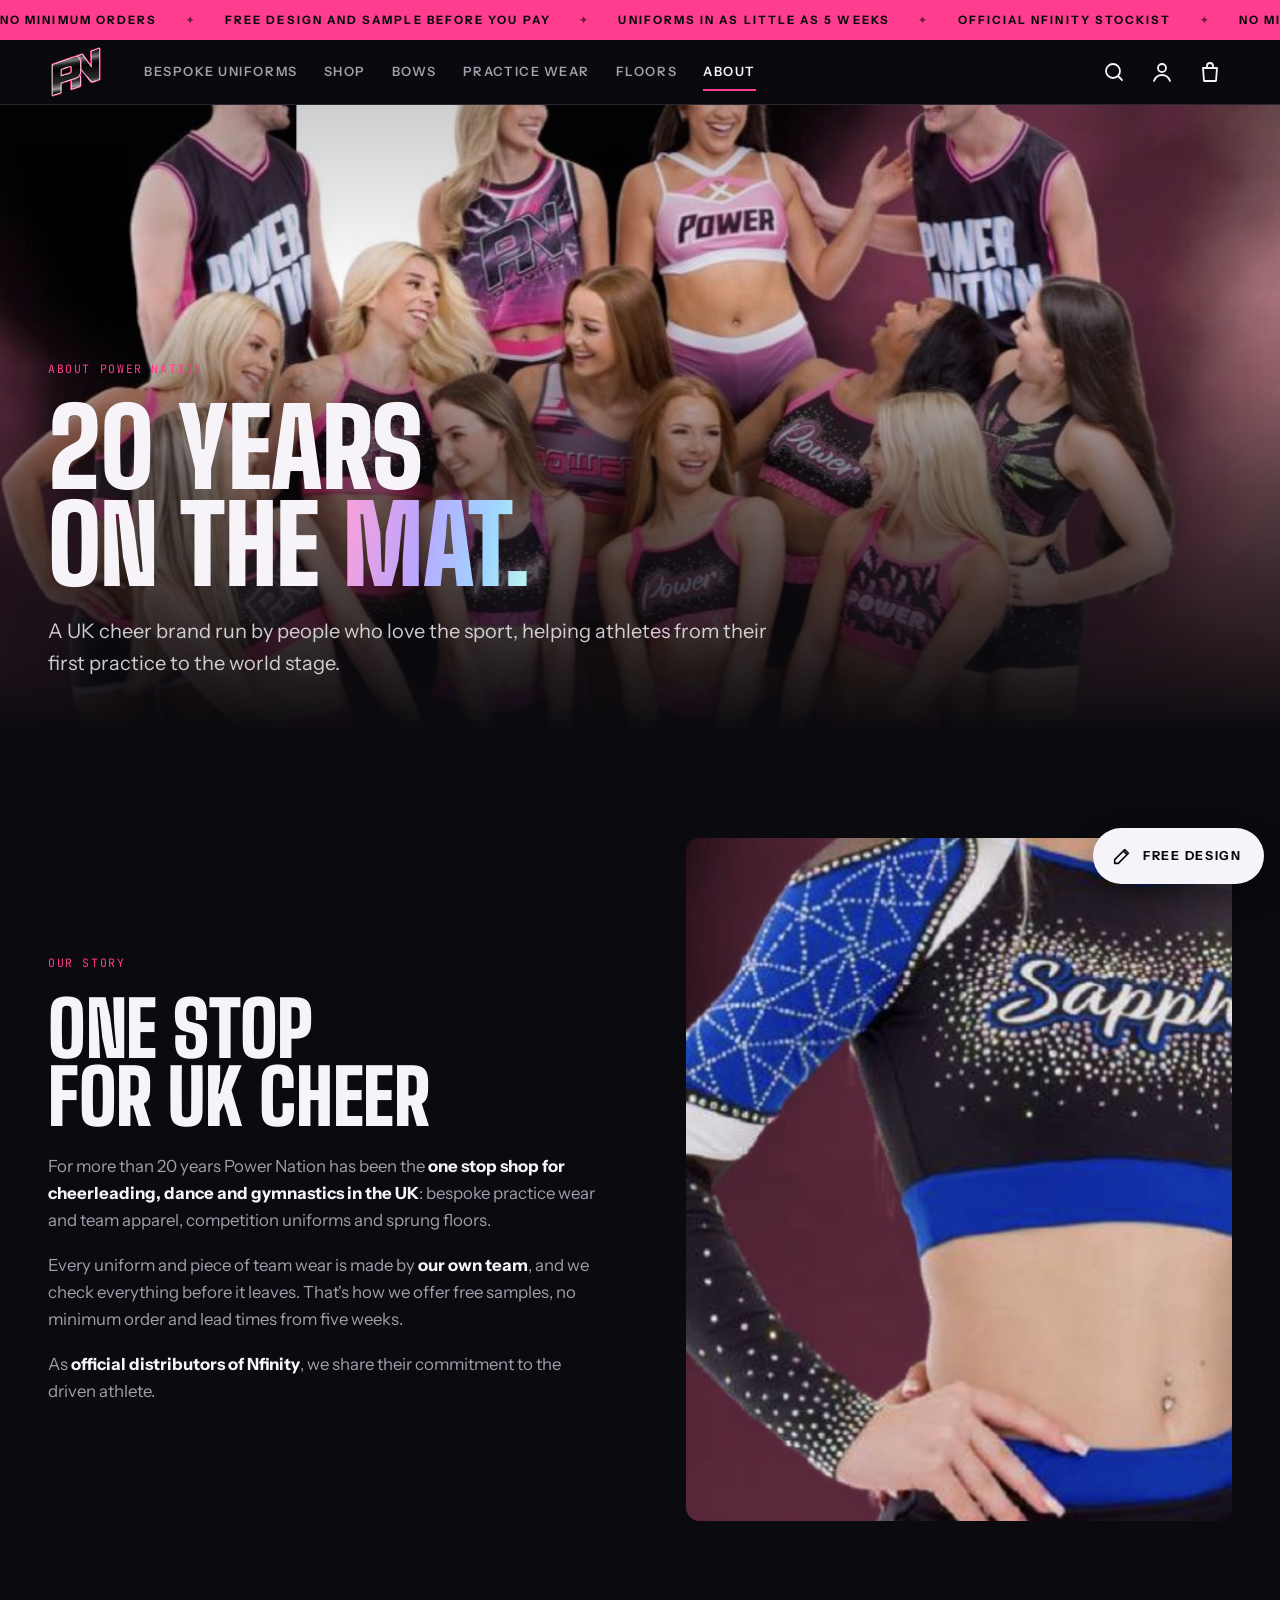
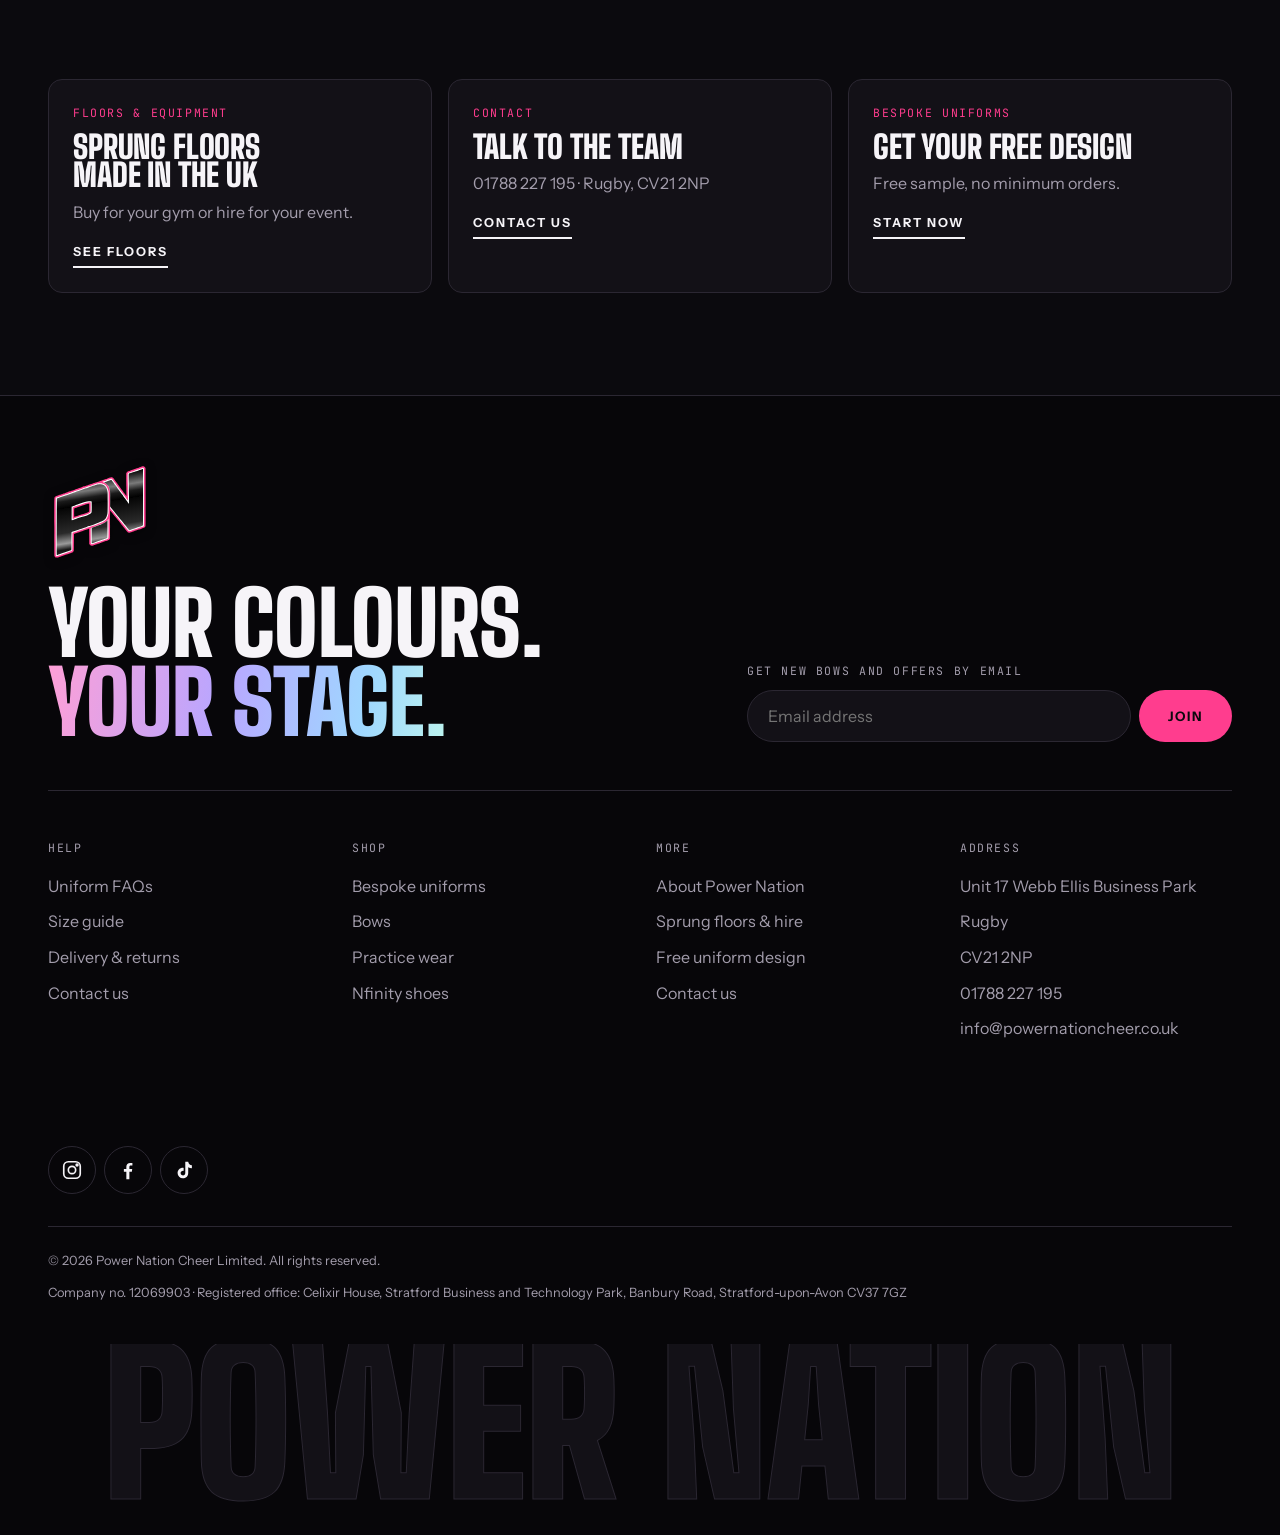
==== commit 43f6ea56: "Fix badge sitting high on iPhone Safari; cache-bust CSS/JS Safari offset the badge drawn from an SVG" ====
--- a/about.html
+++ b/about.html
@@ -29,7 +29,7 @@
   <link rel="preconnect" href="https://fonts.googleapis.com">
   <link rel="preconnect" href="https://fonts.gstatic.com" crossorigin>
   <link rel="stylesheet" href="https://fonts.googleapis.com/css2?family=Big+Shoulders+Display:wght@700;800;900&family=Instrument+Sans:wght@400;500;600;700&family=JetBrains+Mono:wght@400;500&display=swap">
-  <link rel="stylesheet" href="assets/css/styles.css">
+  <link rel="stylesheet" href="assets/css/styles.css?v=202610040723">
 </head>
 <body data-page="about">
   <div data-include="header"></div>
@@ -72,8 +72,8 @@
   </main>
 
   <div data-include="footer"></div>
-  <script src="assets/js/logo.js"></script>
-  <script src="assets/js/products.js"></script>
-  <script src="assets/js/main.js"></script>
+  <script src="assets/js/logo.js?v=202610040723"></script>
+  <script src="assets/js/products.js?v=202610040723"></script>
+  <script src="assets/js/main.js?v=202610040723"></script>
 </body>
 </html>
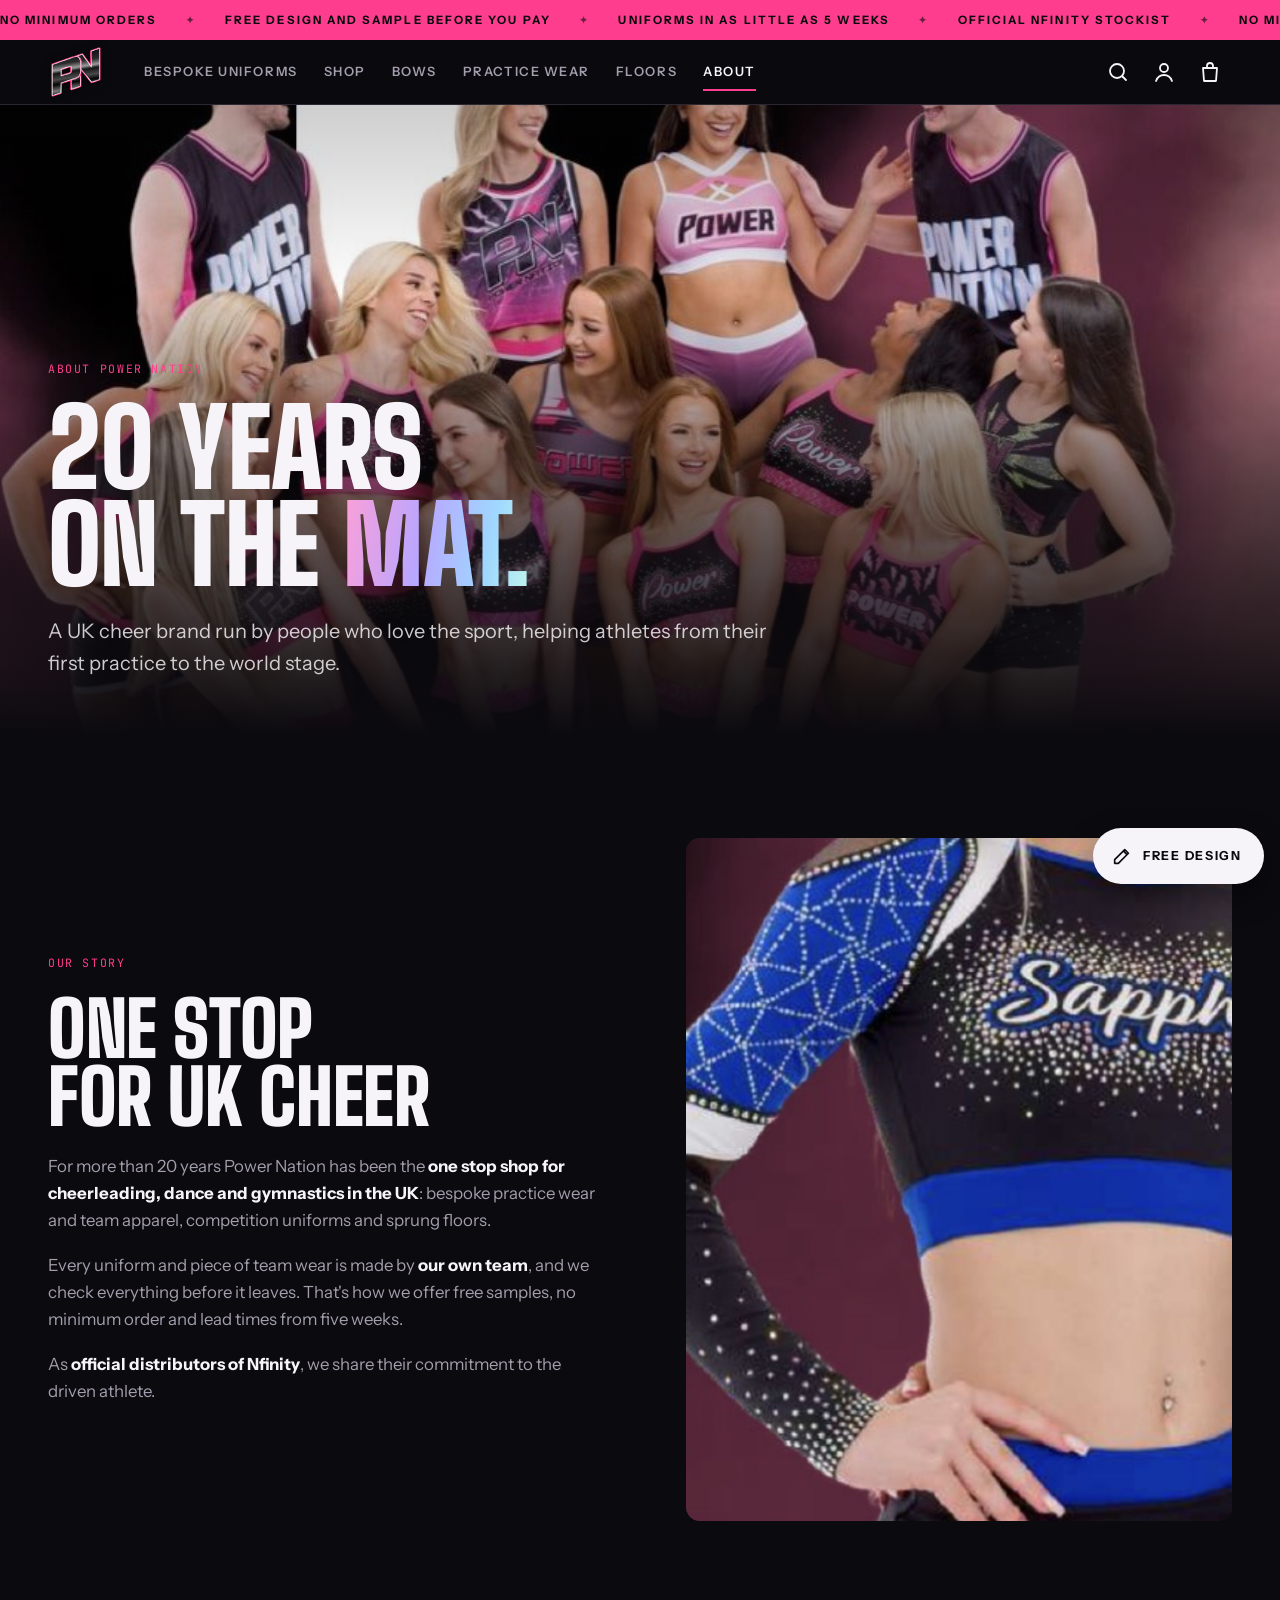
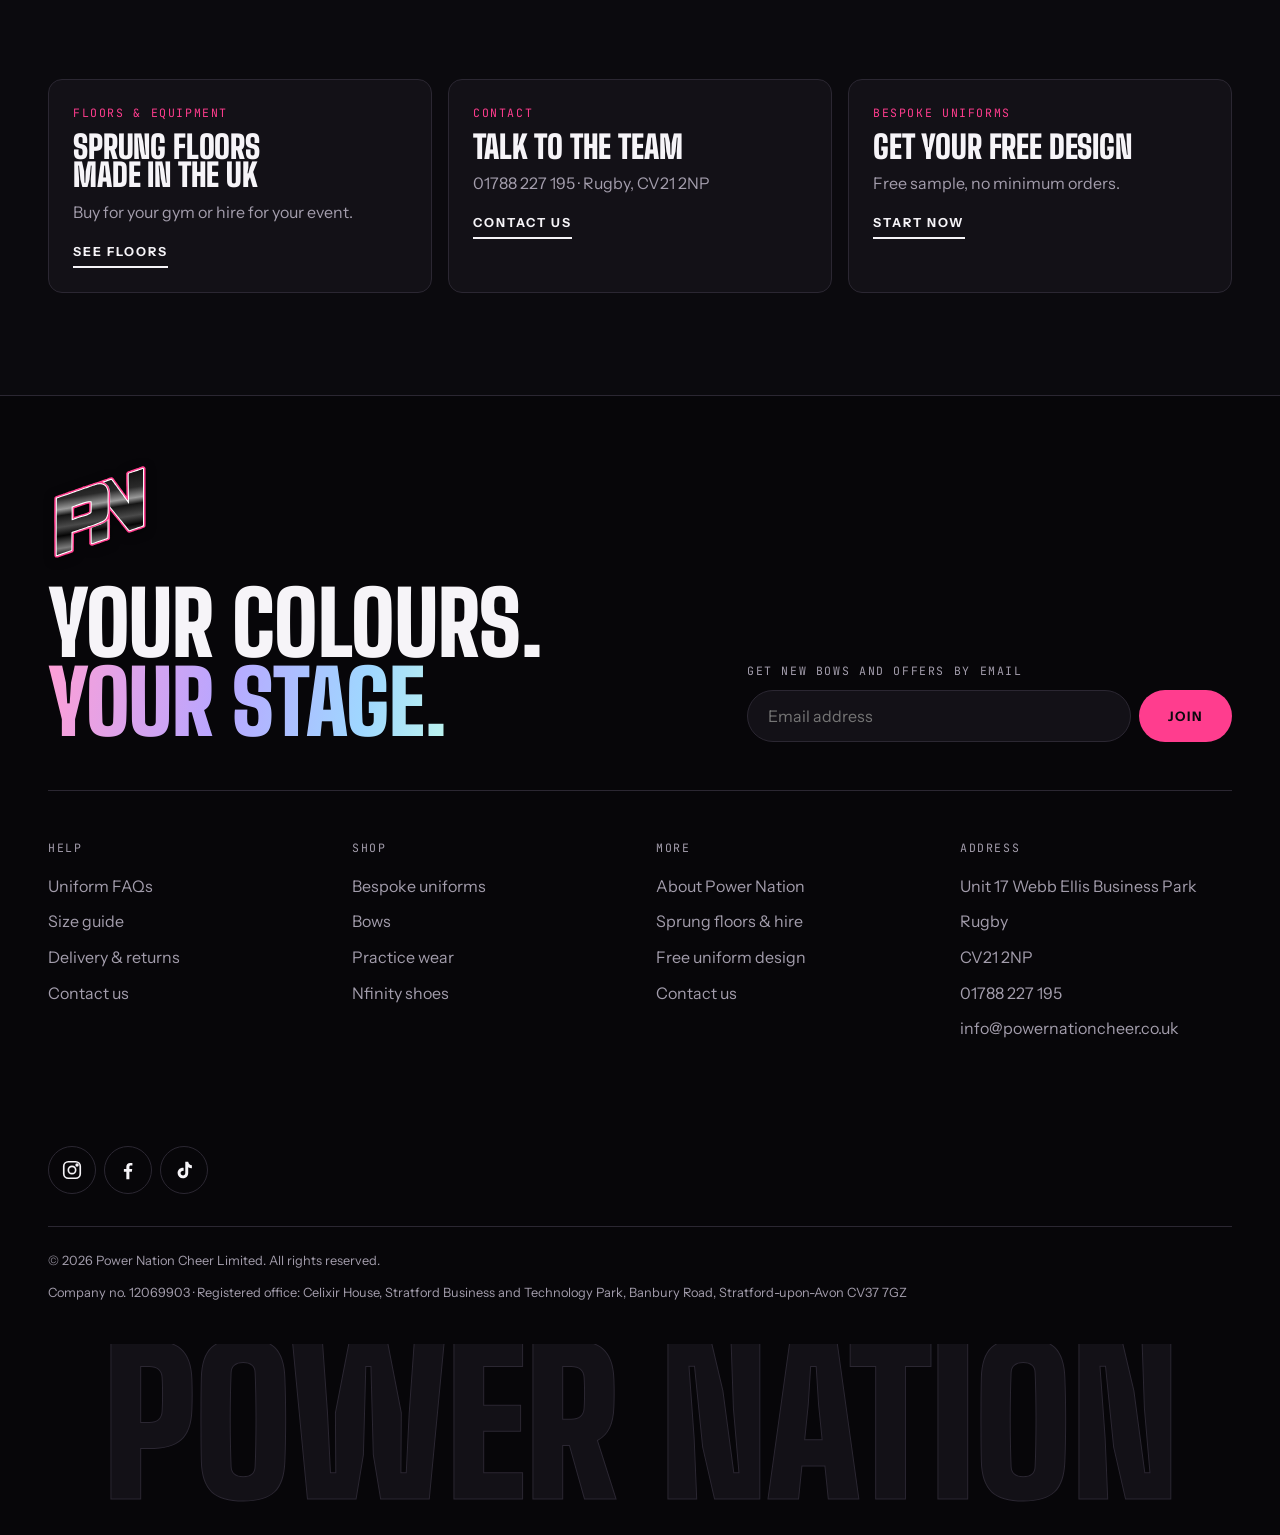
==== commit caba3566: "Badge top-left, menu top-right; slower, subtler logo shine - Header: badge on the left, search/bag/m" ====
--- a/about.html
+++ b/about.html
@@ -29,7 +29,7 @@
   <link rel="preconnect" href="https://fonts.googleapis.com">
   <link rel="preconnect" href="https://fonts.gstatic.com" crossorigin>
   <link rel="stylesheet" href="https://fonts.googleapis.com/css2?family=Big+Shoulders+Display:wght@700;800;900&family=Instrument+Sans:wght@400;500;600;700&family=JetBrains+Mono:wght@400;500&display=swap">
-  <link rel="stylesheet" href="assets/css/styles.css?v=202610040723">
+  <link rel="stylesheet" href="assets/css/styles.css?v=202610040724">
 </head>
 <body data-page="about">
   <div data-include="header"></div>
@@ -72,8 +72,8 @@
   </main>
 
   <div data-include="footer"></div>
-  <script src="assets/js/logo.js?v=202610040723"></script>
-  <script src="assets/js/products.js?v=202610040723"></script>
-  <script src="assets/js/main.js?v=202610040723"></script>
+  <script src="assets/js/logo.js?v=202610040724"></script>
+  <script src="assets/js/products.js?v=202610040724"></script>
+  <script src="assets/js/main.js?v=202610040724"></script>
 </body>
 </html>
--- a/assets/css/styles.css
+++ b/assets/css/styles.css
@@ -1062,3 +1062,12 @@
 .link-card p { color: var(--mute); }
 .link-card .link-u { justify-self: start; margin-top: 6px; }
 @media (max-width: 759px) { .header__right a[href="contact.html"] { display: none; } }
+
+/* ---------- header: badge left, icons + menu right ---------- */
+.header__inner { grid-template-columns: auto 1fr auto; }
+.header__center { order: -1; justify-content: flex-start; }
+.header__left { min-width: 0; }
+.header__right { gap: 2px; }
+@media (min-width: 1080px) { .header__right .menu-btn { display: none; } }
+.logo:hover .logo__badge, .logo__badge { transform: none; }
+.logo:hover .logo__badge { filter: drop-shadow(0 2px 8px rgba(255, 61, 142, 0.35)); }
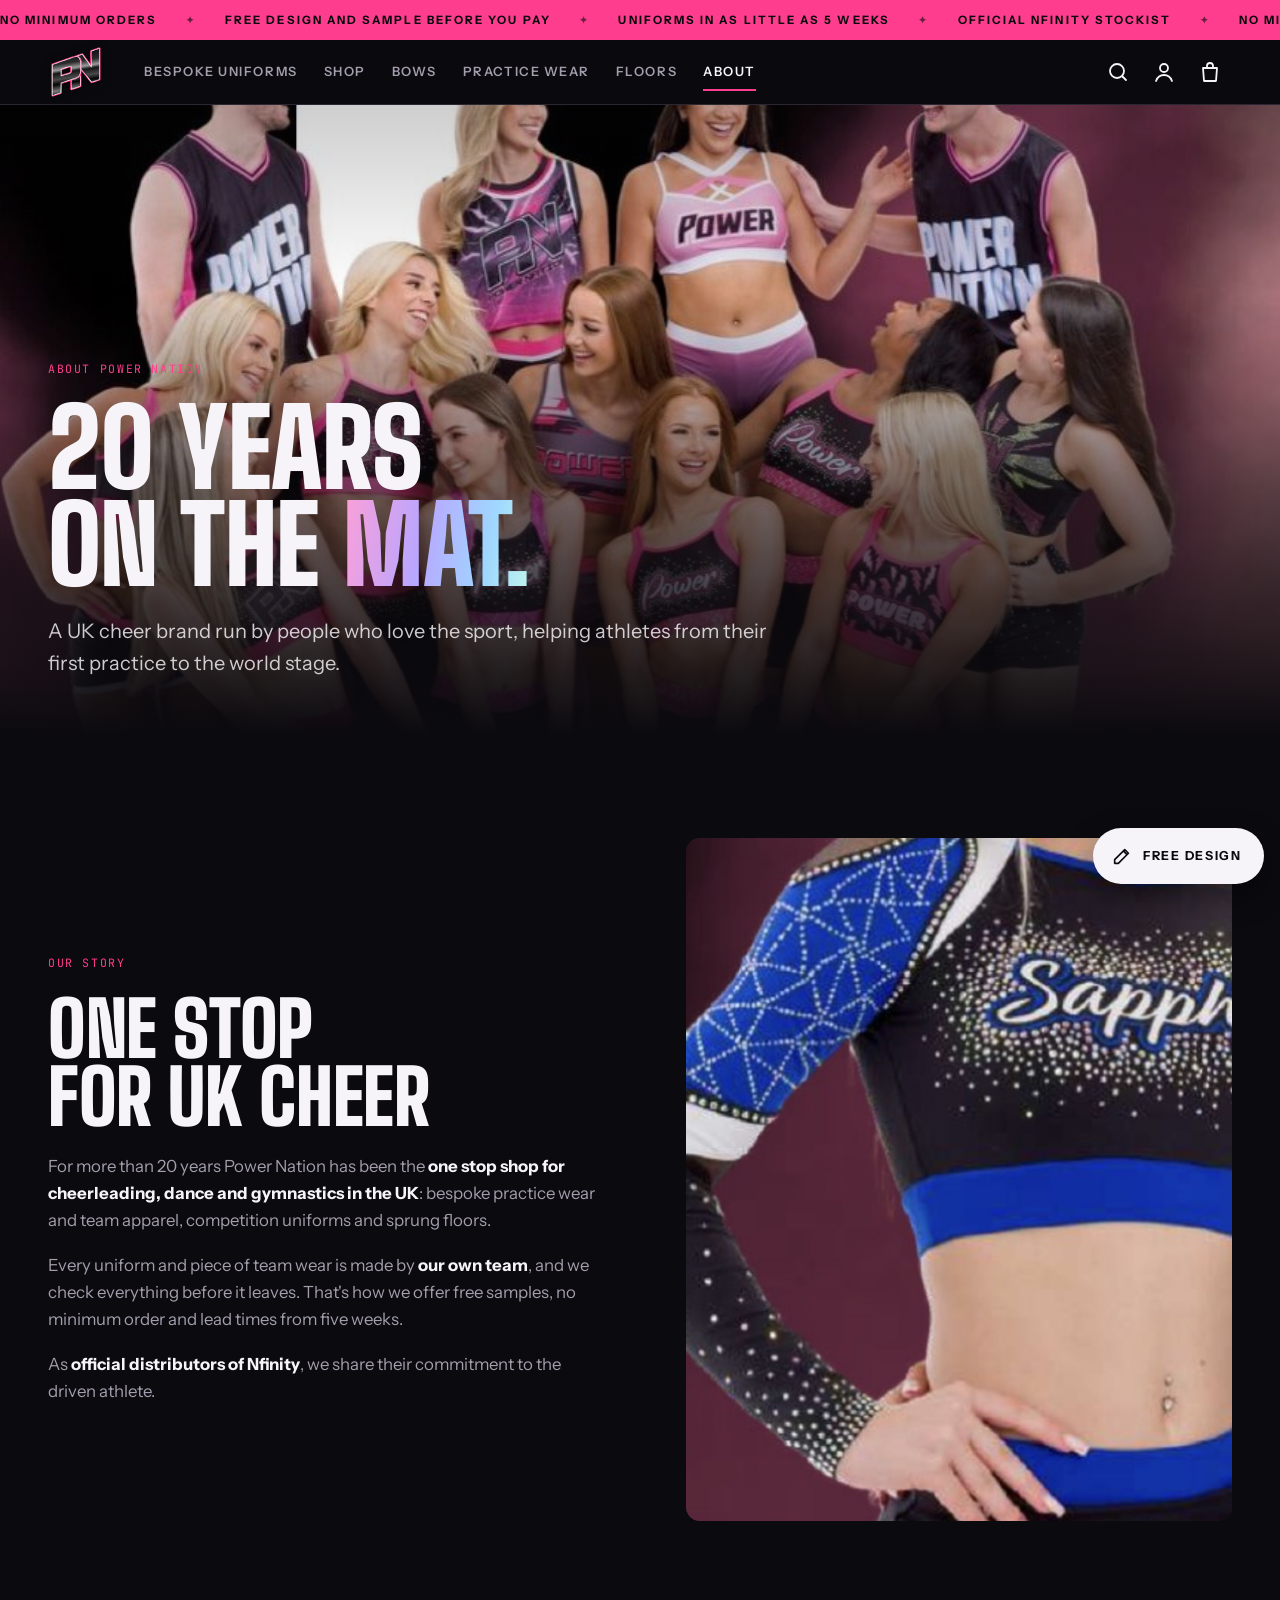
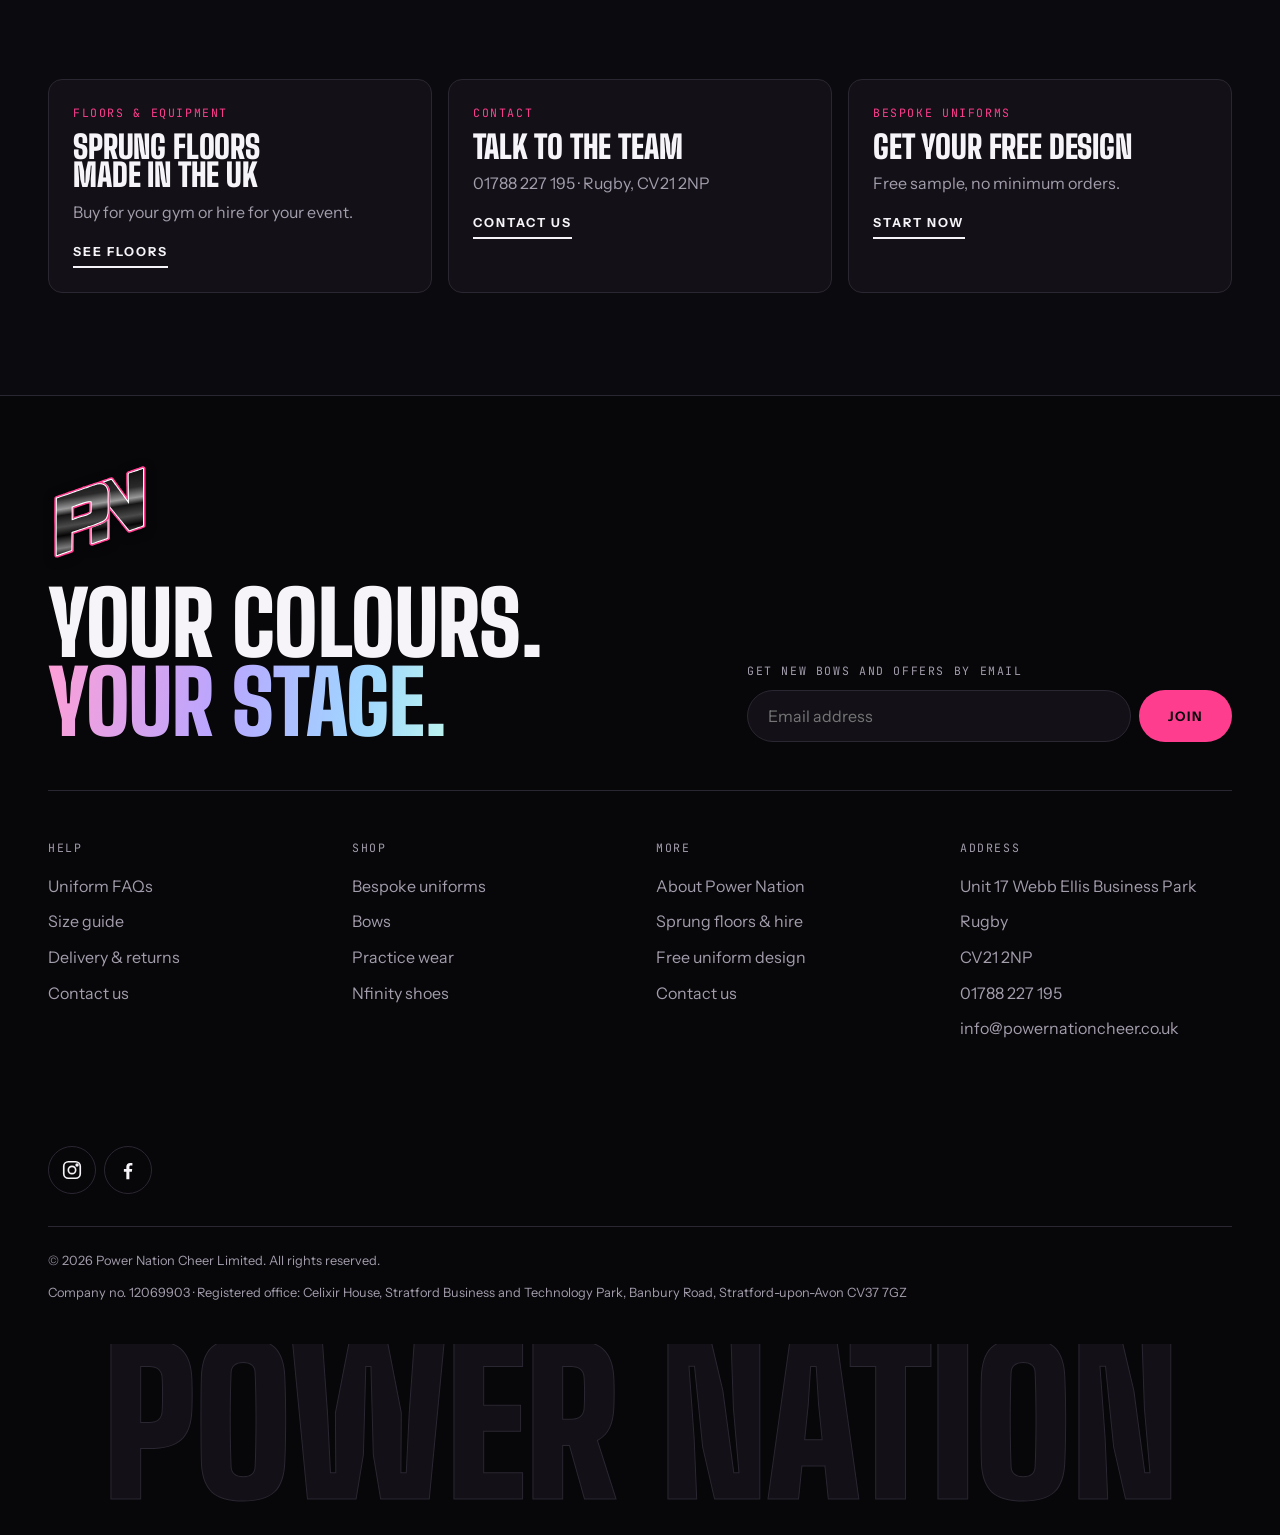
==== commit 035df24e: "Finishing pass: remove unfinished-looking bits before sharing - Size guide: removed 'replace with yo" ====
--- a/about.html
+++ b/about.html
@@ -29,7 +29,7 @@
   <link rel="preconnect" href="https://fonts.googleapis.com">
   <link rel="preconnect" href="https://fonts.gstatic.com" crossorigin>
   <link rel="stylesheet" href="https://fonts.googleapis.com/css2?family=Big+Shoulders+Display:wght@700;800;900&family=Instrument+Sans:wght@400;500;600;700&family=JetBrains+Mono:wght@400;500&display=swap">
-  <link rel="stylesheet" href="assets/css/styles.css?v=202610040724">
+  <link rel="stylesheet" href="assets/css/styles.css?v=202610040738">
 </head>
 <body data-page="about">
   <div data-include="header"></div>
@@ -72,8 +72,8 @@
   </main>
 
   <div data-include="footer"></div>
-  <script src="assets/js/logo.js?v=202610040724"></script>
-  <script src="assets/js/products.js?v=202610040724"></script>
-  <script src="assets/js/main.js?v=202610040724"></script>
+  <script src="assets/js/logo.js?v=202610040738"></script>
+  <script src="assets/js/products.js?v=202610040738"></script>
+  <script src="assets/js/main.js?v=202610040738"></script>
 </body>
 </html>
--- a/assets/css/styles.css
+++ b/assets/css/styles.css
@@ -1071,3 +1071,49 @@
 @media (min-width: 1080px) { .header__right .menu-btn { display: none; } }
 .logo:hover .logo__badge, .logo__badge { transform: none; }
 .logo:hover .logo__badge { filter: drop-shadow(0 2px 8px rgba(255, 61, 142, 0.35)); }
+
+/* =========================================================
+   Pink glow on hover (and keyboard focus)
+   ========================================================= */
+:root {
+  --glow-soft: 0 0 0 1px rgba(255, 61, 142, 0.35), 0 10px 32px -10px rgba(255, 61, 142, 0.5);
+  --glow-btn: 0 0 0 1px rgba(255, 61, 142, 0.25), 0 8px 26px -6px rgba(255, 61, 142, 0.55);
+  --glow-icon: drop-shadow(0 0 6px rgba(255, 61, 142, 0.55));
+}
+.btn, .card .media, .tile .media, .kit__item .media, .gallery .media, .logos .media,
+.tier, .quote, .link-card, .promise, .upgrade, .cont-card, .cta-strip, .team-box,
+.rail-btn, .socials a, .chip span, .swatch, .colour-btn i, .colour-opts button, .size-opts button,
+.card__fab, .fab-quote, .filter-cats button, .seg button, .acc summary, .offer {
+  transition: box-shadow 0.3s ease, border-color 0.3s ease, background-color 0.2s ease, color 0.2s ease, transform 0.15s ease;
+}
+.icon-btn svg, .nav-desktop a, .link-u, .menu-list a, .footer__cols ul a, a.card__name, .tile__name, .kit__item strong { transition: filter 0.3s ease, text-shadow 0.3s ease, color 0.2s ease; }
+
+@media (hover: hover) {
+  /* buttons */
+  .btn--pink:hover { box-shadow: var(--glow-btn); }
+  .btn--glass:hover, .btn--line:hover { box-shadow: var(--glow-soft); border-color: rgba(255, 61, 142, 0.55); }
+  .cta-strip .btn:hover, .kit-bonus .btn:hover, .bespoke-inline__copy .btn:hover { box-shadow: var(--glow-btn); }
+  .fab-quote:hover { box-shadow: 0 12px 30px rgba(0, 0, 0, 0.45), var(--glow-btn); }
+  .card__fab:hover { box-shadow: var(--glow-btn); }
+  .rail-btn:hover, .socials a:hover { box-shadow: var(--glow-soft); border-color: var(--pink); }
+  /* image cards */
+  .card:hover .media, .tile:hover .media, .kit__item:hover .media, .gallery .media:hover, .logos .media:hover { box-shadow: var(--glow-soft); }
+  .logos .media:hover { z-index: 1; }
+  /* panels */
+  .tier:hover, .quote:hover, .link-card:hover, .promise:hover, .upgrade:hover, .cont-card:hover, .team-box:hover { box-shadow: var(--glow-soft); border-color: rgba(255, 61, 142, 0.45); }
+  .tier--hot:hover { box-shadow: 0 0 0 1px var(--pink), 0 30px 80px -24px rgba(255, 61, 142, 0.6); }
+  /* small controls */
+  .chip span:hover, .size-opts button:hover, .filter-cats button:hover, .seg button[aria-pressed="false"]:hover { box-shadow: 0 0 14px -2px rgba(255, 61, 142, 0.45); }
+  .swatch:hover, .colour-btn:hover i, .colour-opts button:hover { box-shadow: 0 0 0 2px var(--ink), 0 0 12px 1px rgba(255, 61, 142, 0.6); }
+  .acc summary:hover { text-shadow: 0 0 18px rgba(255, 61, 142, 0.45); }
+  /* icons and text links */
+  .icon-btn:hover svg { filter: var(--glow-icon); }
+  .nav-desktop a:hover, .menu-list a:hover, .footer__cols ul a:hover { text-shadow: 0 0 14px rgba(255, 61, 142, 0.6); }
+  .link-u:hover, a.card__name:hover, .tile:hover .tile__name, .kit__item:hover strong { text-shadow: 0 0 16px rgba(255, 61, 142, 0.55); }
+}
+/* keyboard users get the same glow */
+.btn:focus-visible, .card__fab:focus-visible, .rail-btn:focus-visible, .socials a:focus-visible, .link-card:focus-visible { box-shadow: var(--glow-btn); }
+
+/* segmented toggle hugs its buttons instead of stretching to the heading width */
+.seg { justify-self: start; width: max-content; max-width: 100%; }
+.floors-strip h2 { max-width: 16ch; }
